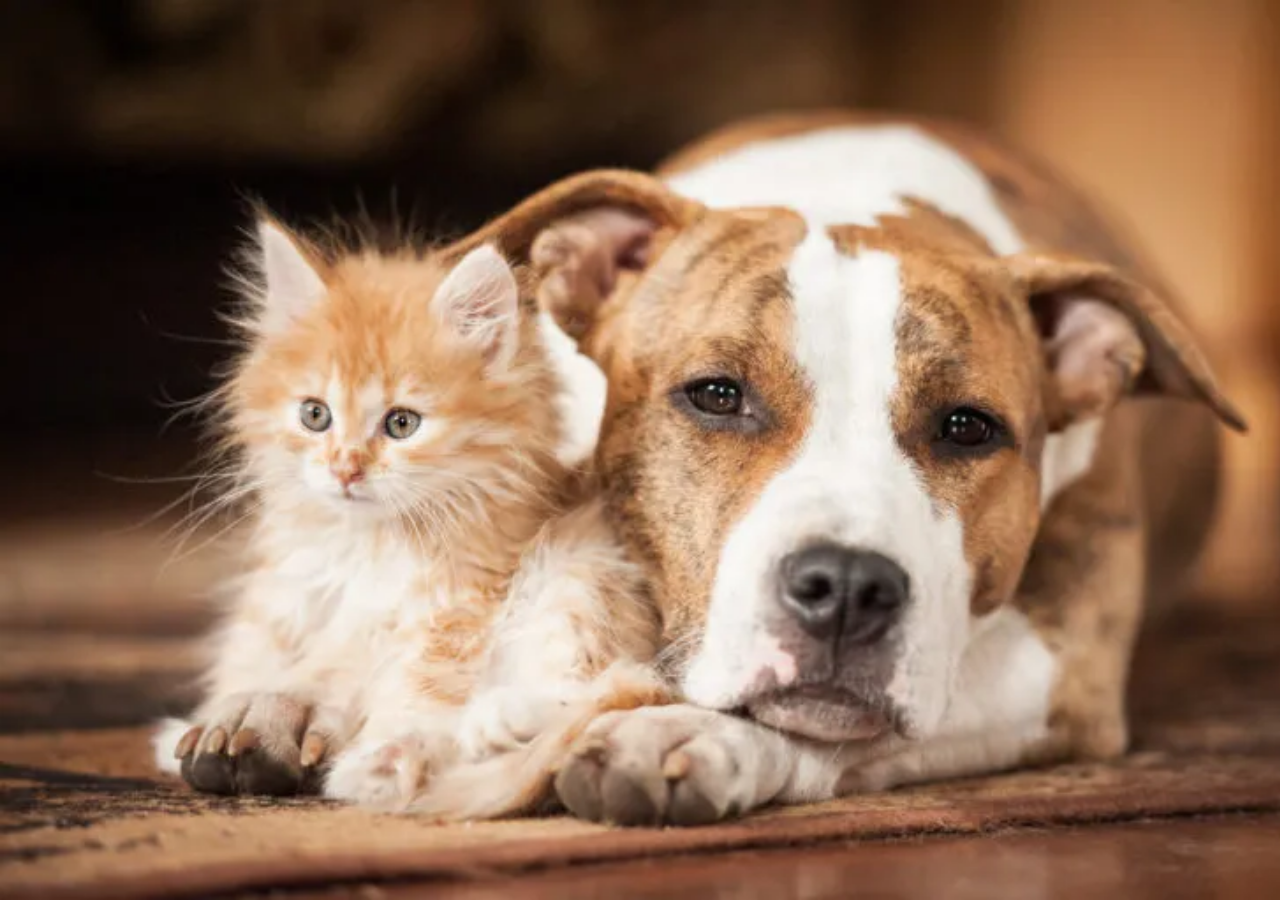
==== html/index.html @ 5de8647c "att" ====
<!DOCTYPE html>
<html lang="en">

<head>
    <meta charset="UTF-8">
    <meta name="viewport" content="width=device-width, initial-scale=1.0">
    <title>Pets&Co</title>
    <link rel="preconnect" href="https://fonts.googleapis.com">
    <link rel="preconnect" href="https://fonts.gstatic.com" crossorigin>
    <link rel="stylesheet" href="../css/style.css">
    <link rel="preconnect" href="https://fonts.googleapis.com">
    <link rel="preconnect" href="https://fonts.gstatic.com" crossorigin>
    <link href="https://fonts.googleapis.com/css2?family=Manrope:wght@200..800&display=swap" rel="stylesheet">
</head>

<body>
    <section class="login"></section>
    <div>
        
    </div>
</body>

</html>
---- css/style.css ----
.login{
    background-image: url("../assets/imgs/imagemlogin.png");
    background-size: cover;
    background-repeat: no-repeat;
    height: 100vh;
}

body{
    height: 100px;
    margin: 0;
}

.square {
  width: 200px;
  height: 200px;
  background: transparent;
  border: 3px solid #333;
  border-radius: 20px;
  position: absolute;
  top: 50%;
  left: 50%;
  transform: translate(-50%, -50%);
}
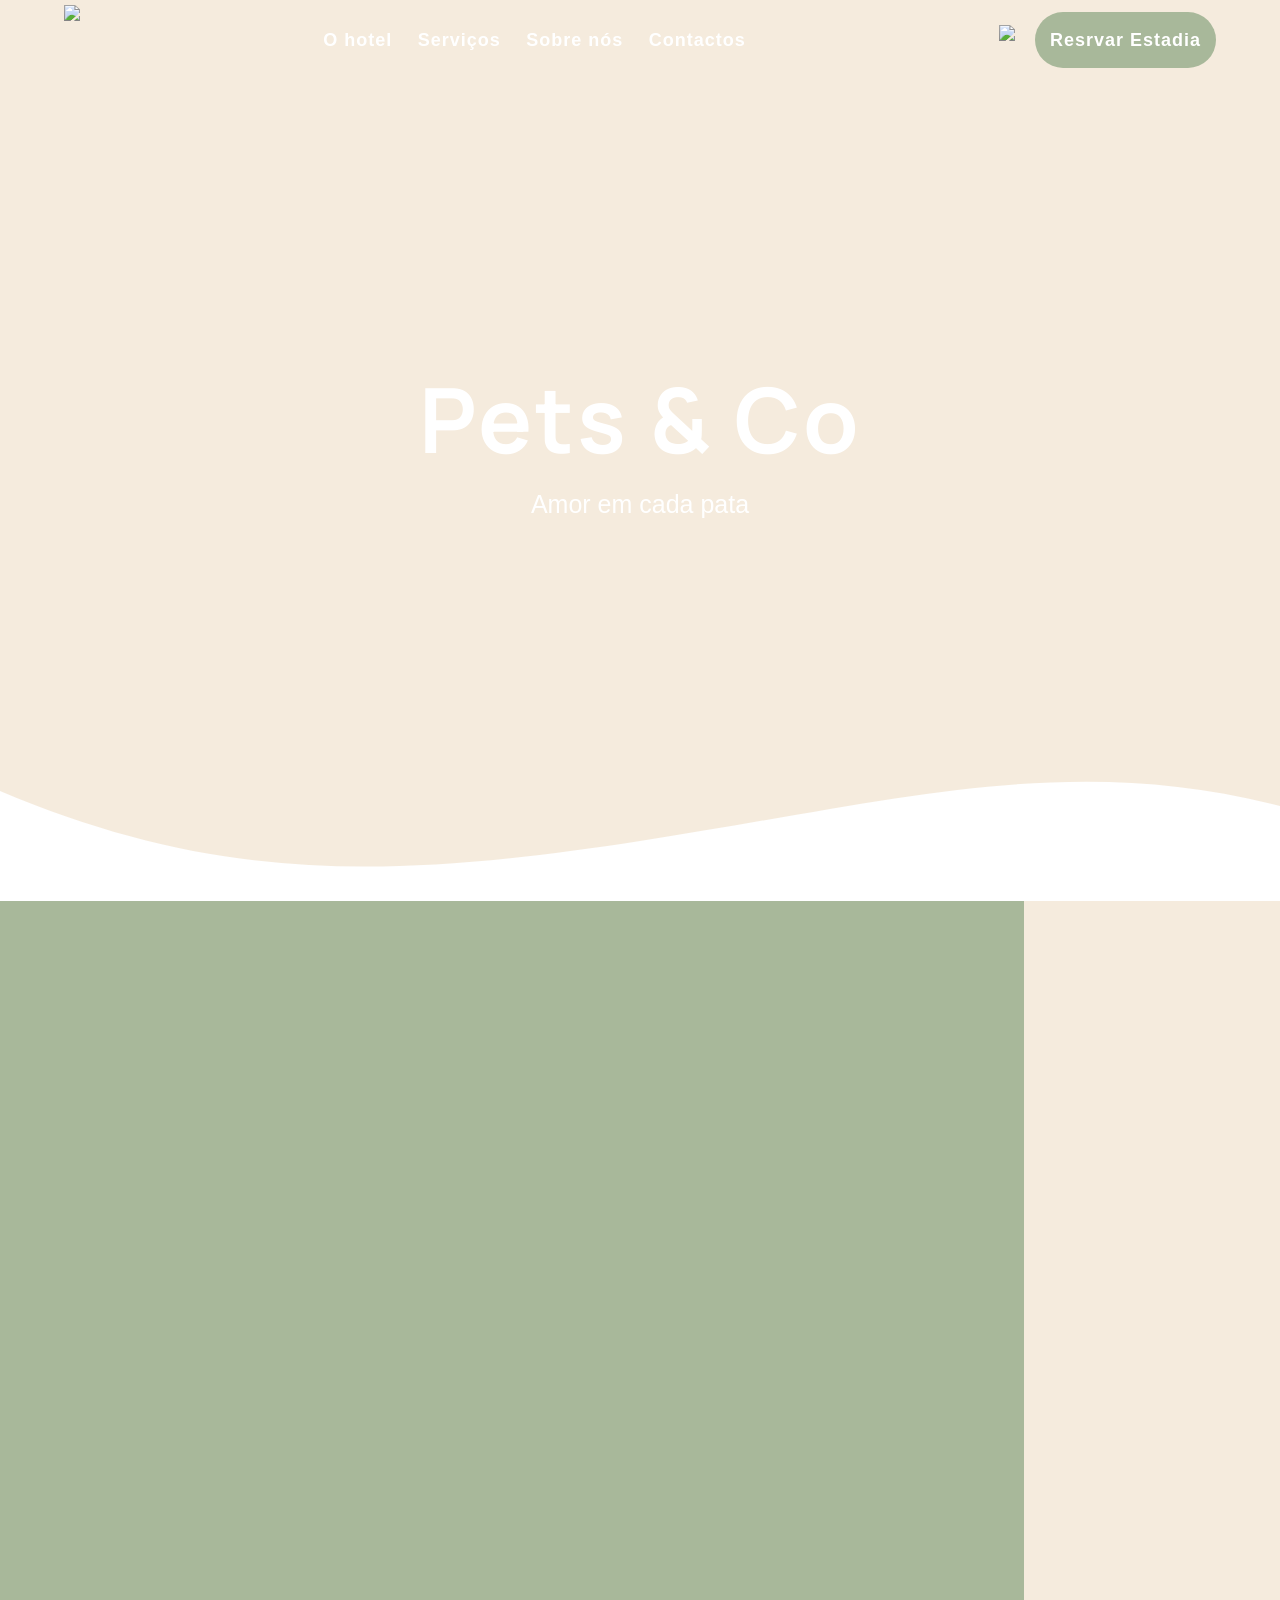
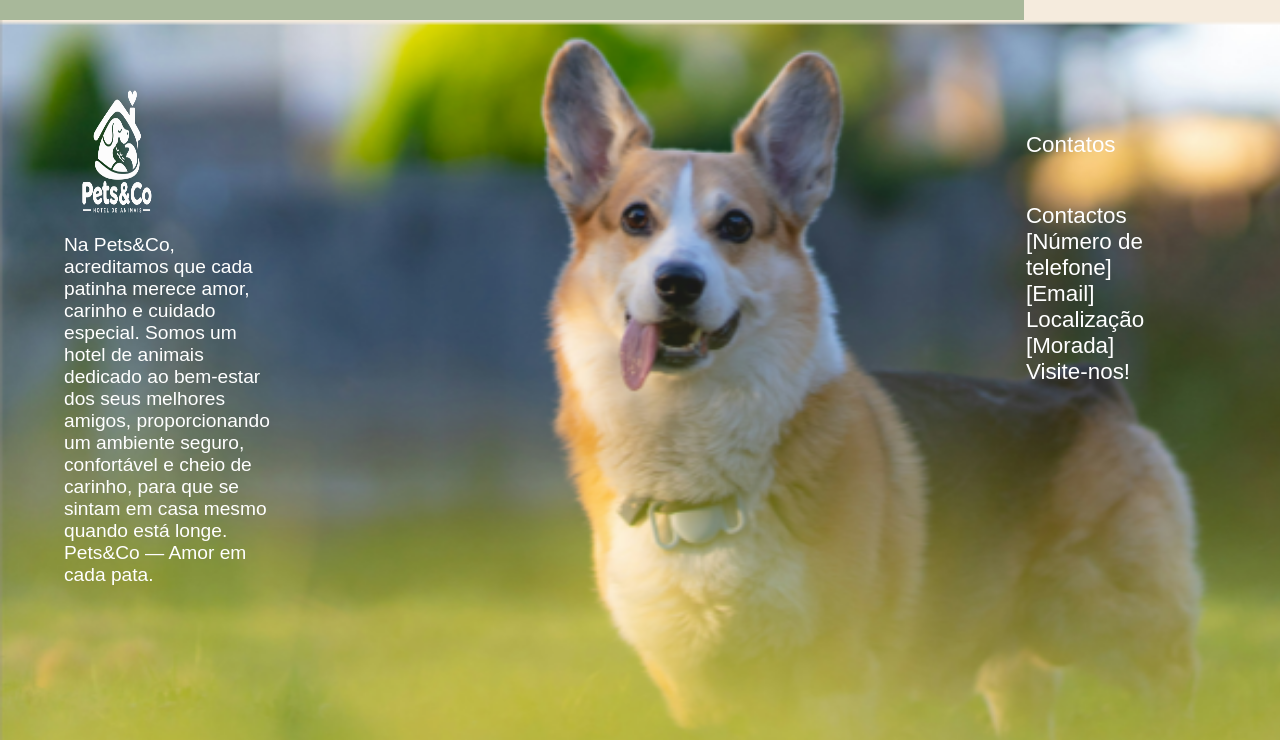
==== commit bdd945fa: "Mudancas no Footer" ====
--- a/html/index.html
+++ b/html/index.html
@@ -14,10 +14,89 @@
 </head>
 
 <body>
-    <section class="login"></section>
-    <div>
-        
-    </div>
+    <header>
+
+        <div id="esquerdo">
+            <img src="../imgs/logo-branco.png">
+
+        </div>
+
+        <div id="centro">
+            <a href="#">
+                <h1>O hotel</h1>
+            </a>
+            <a href="#">
+                <h1>Serviços</h1>
+            </a>
+            <a href="#">
+                <h1>Sobre nós</h1>
+            </a>
+            <a href="#">
+                <h1>Contactos</h1>
+            </a>
+
+
+        </div>
+
+        <div id="direito">
+            <div class="prefil">
+                <img src="../imgs/user.png" style="height: 30px;">
+
+            </div>
+            <div id="reserva">
+                <a href="#">
+                <h1>Resrvar Estadia</h1>
+                </a>
+            </div>
+        </div>
+    </header>
+
+
+
+    <section class="home" id="home">
+        <div class="video-home">
+            <div class="texto">
+                <h1>Pets & Co</h1>
+                <p>Amor em cada pata</p>
+            </div>
+            
+        </div>
+
+        <div class="onda">
+            <svg viewBox="0 0 1440 150" preserveAspectRatio="none" xmlns="http://www.w3.org/2000/svg">
+                <path d="M0,40 C240,130 430,130 720,90 C1010,50 1200,0 1440,55 L1440,150 L0,150 Z" fill="#ffffff" />
+            </svg>
+        </div>
+    </section>
+
+    <section class="servicos" id="servicos">
+        <div class="servicos-info">
+
+
+
+
+        </div>
+
+
+    </section>
+
+
+    <footer>
+        <div id="esquerda"> <img src="../assets/imgs/logo-branco.png" height="100" width="100">
+            <p>Na Pets&Co, acreditamos que cada patinha merece amor, carinho e cuidado especial. 
+            Somos um hotel de animais dedicado ao bem-estar dos seus melhores amigos, proporcionando um ambiente seguro, confortável e cheio de carinho, para que se sintam em casa mesmo quando está longe.
+            Pets&Co — Amor em cada pata.</p>
+            </div>
+            <div id="direita">
+            <p>Contatos</p>
+            <p>Contactos<br>
+            [Número de telefone]<br>
+            [Email]<br>
+            Localização<br>
+            [Morada]<br>
+            Visite-nos! </p>
+        </div>
+    </footer>
 </body>
 
 </html>
--- a/css/style.css
+++ b/css/style.css
@@ -1,23 +1,211 @@
-.login{
-    background-image: url("../assets/imgs/imagemlogin.png");
+body {
+    padding: 0;
+    margin: 0;
+    background-color: #F5EBDD;
+}
+
+footer {
+    position: absolute;
+    background-image: url("../assets/imgs/Background_Footer.png");
     background-size: cover;
+    width: 100%;
+    height: 80vh;
     background-repeat: no-repeat;
+    display: flex;
+    flex-direction: row;
+    justify-content: space-between;
+}
+
+footer #esquerda { 
+    width: 45%;
+    display: flex;
+    justify-content: flex-start;
+    flex-direction: column;
+    padding-left: 5%;
+    padding-top: 5%;
+}
+footer #esquerda p {
+    font-family: "Momo Trust Display", sans-serif;
+    color: white;
+    font-size: 1.2rem;
+    width: 40%;
+}
+
+footer #esquerda img {
+    width: 20%;
+    height: 20%;
+}
+
+footer #direita {
+    width: 55%;
+    padding-right: 5%;
+    padding-top: 7%;
+    display: flex;
+    justify-content: flex-start;
+    flex-direction: column;
+    align-items: flex-end;
+}
+footer #direita p {
+    font-family: "Momo Trust Display", sans-serif;
+    color: white;
+    font-size: 1.4rem;
+    width: 30%;
+}
+
+.home{    background-image: url("../imgs/cao.jpg");
+    background-size: cover;
+    background-position: center;
+    background-repeat: no-repeat;
+    height: 100vh;}
+
+.video-home {
+    width: 100%;
+    height: 100%;
+    position: relative;
+    overflow: hidden;
+}
+
+.video-bg {
+    width: 100%;
     height: 100vh;
-}
-
-body{
-    height: 100px;
+    object-fit: cover;
+    display: block;
+}
+
+.texto {
+    position: absolute;
+    top: 50%;
+    left: 50%;
+    transform: translate(-50%, -50%);
+    z-index: 2;
+    text-align: center;
+    color: white;
+    width: 90%;
+}
+
+.texto h1 {
+    font-family: "Manrope", sans-serif;
+    font-size: 90px;
     margin: 0;
-}
-
-.square {
-  width: 200px;
-  height: 200px;
-  background: transparent;
-  border: 3px solid #333;
-  border-radius: 20px;
-  position: absolute;
-  top: 50%;
-  left: 50%;
-  transform: translate(-50%, -50%);
-}   +    letter-spacing: 3px;
+
+}
+
+.texto p {
+    font-family: 'Inter', sans-serif;
+
+    font-size: 25px;
+    margin-top: 10px;
+}
+
+.onda {
+    position: absolute;
+    bottom: -1px;
+    left: 0;
+    width: 100%;
+    height: 150px;
+    z-index: 2;
+    line-height: 0;
+    pointer-events: none;
+
+}
+
+.onda svg {
+
+    display: block;
+    width: 100%;
+    height: 100%;
+}
+
+
+header {
+    height: 80px;
+    align-items: center;
+    display: flex;
+    justify-content: space-between;
+    position: fixed;
+    z-index: 999;
+    width: 100%;
+
+
+}
+
+header a {
+    text-decoration: none;
+    color: white;
+    font-family: 'inter', sans-serif;
+    font-size: 18px;
+    font-weight: semi-bold;
+    letter-spacing: 1px;
+}
+
+header h1 {
+    font-family: 'inter', sans-serif;
+    padding-right: 10px;
+    font-size: 18px;
+    font-weight: semi-bold;
+    letter-spacing: 1px;
+}
+
+header img {
+    height: 70px;
+    display: flex;
+
+}
+
+header #esquerdo {
+    display: flex;
+    align-items: center;
+padding-left: 5%;
+}
+
+header #centro {
+    display: flex;
+    width: 35%;
+    justify-content: space-around;
+    align-items: center;
+}
+
+
+header #reserva {
+    background-color: #A8B89A; 
+    border-radius: 30px;
+    display: flex;
+    align-items: center;
+    padding: 5px 15px;
+    justify-content: center;
+    text-align: center;
+    display: flex;
+
+    cursor: pointer;
+}
+
+
+header #reserva h1{
+    color: white;
+    padding: 0;
+}
+
+
+#direito {
+    display: flex;
+    align-items: center;
+        padding-right: 5%;
+
+}
+
+
+
+.prefil{
+margin-right: 20px;
+}
+
+
+.servicos-info{
+        display: flex;
+    justify-content: center;
+    align-items: center;
+    background-color: #A8B89A;
+    height: 80vh;
+    width: 80%;
+}
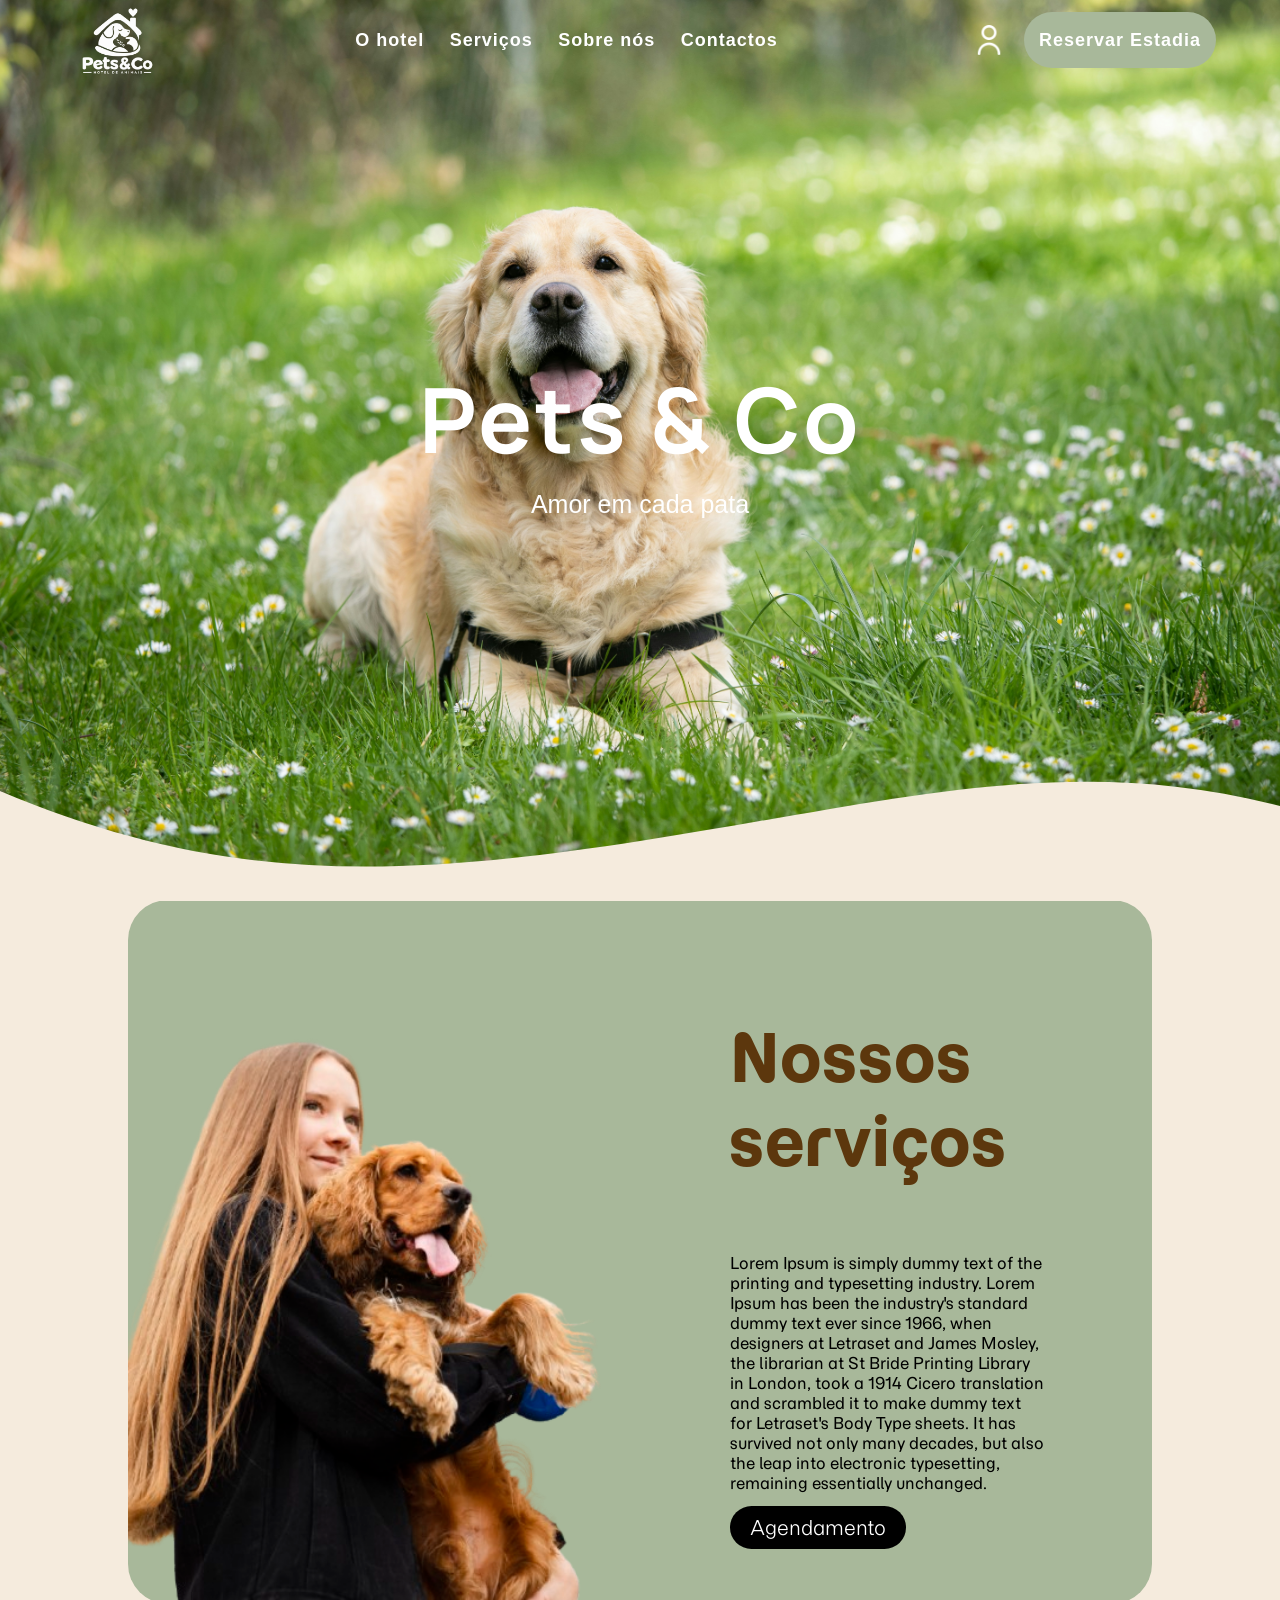
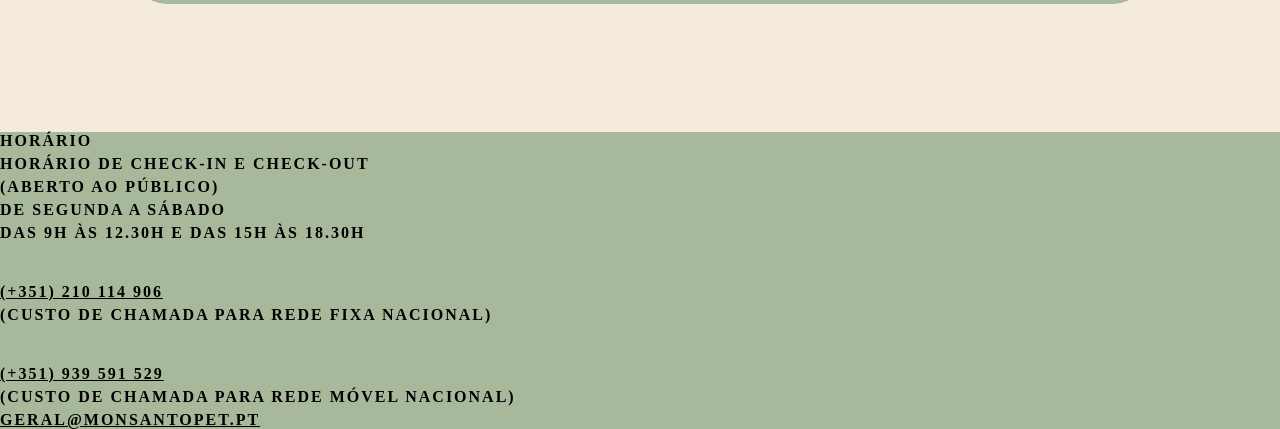
==== commit 1c96fda4: "projeto original" ====
--- a/html/index.html
+++ b/html/index.html
@@ -11,13 +11,19 @@
     <link rel="preconnect" href="https://fonts.googleapis.com">
     <link rel="preconnect" href="https://fonts.gstatic.com" crossorigin>
     <link href="https://fonts.googleapis.com/css2?family=Manrope:wght@200..800&display=swap" rel="stylesheet">
+    <link rel="preconnect" href="https://fonts.googleapis.com">
+    <link rel="preconnect" href="https://fonts.gstatic.com" crossorigin>
+    <link href="https://fonts.googleapis.com/css2?family=Momo+Trust+Display&display=swap" rel="stylesheet">
+    <link rel="preconnect" href="https://fonts.googleapis.com">
+    <link rel="preconnect" href="https://fonts.gstatic.com" crossorigin>
+    <link href="https://fonts.googleapis.com/css2?family=Momo+Trust+Sans:wght@200..800&display=swap" rel="stylesheet">
 </head>
 
 <body>
     <header>
 
         <div id="esquerdo">
-            <img src="../imgs/logo-branco.png">
+            <img src="../assets/imgs/logo-branco.png">
 
         </div>
 
@@ -40,12 +46,12 @@
 
         <div id="direito">
             <div class="prefil">
-                <img src="../imgs/user.png" style="height: 30px;">
+                <img src="../assets/imgs/user.png" style="height: 30px;">
 
             </div>
             <div id="reserva">
                 <a href="#">
-                <h1>Resrvar Estadia</h1>
+                    <h1>Reservar Estadia</h1>
                 </a>
             </div>
         </div>
@@ -59,19 +65,38 @@
                 <h1>Pets & Co</h1>
                 <p>Amor em cada pata</p>
             </div>
-            
+
         </div>
 
         <div class="onda">
             <svg viewBox="0 0 1440 150" preserveAspectRatio="none" xmlns="http://www.w3.org/2000/svg">
-                <path d="M0,40 C240,130 430,130 720,90 C1010,50 1200,0 1440,55 L1440,150 L0,150 Z" fill="#ffffff" />
+                <path d="M0,40 C240,130 430,130 720,90 C1010,50 1200,0 1440,55 L1440,150 L0,150 Z" fill="#F5EBDD" />
             </svg>
         </div>
     </section>
 
     <section class="servicos" id="servicos">
         <div class="servicos-info">
+            <div class="servicos-img">
+                <img src="../assets/imgs/servicos-img.png" alt="">
+            </div>
 
+            <div class="servicos-all">
+                <div class="servicos-txt">
+                    <h1>Nossos serviços</h1>
+                    <p>Lorem Ipsum is simply dummy text of the printing and typesetting industry. Lorem Ipsum has been
+                        the
+                        industry's standard dummy text ever since 1966, when designers at Letraset and James Mosley, the
+                        librarian at St Bride Printing Library in London, took a 1914 Cicero translation and scrambled
+                        it to
+                        make dummy text for Letraset's Body Type sheets. It has survived not only many decades, but also
+                        the
+                        leap into electronic typesetting, remaining essentially unchanged.</p>
+                </div>
+                <div class="servicos-btn"> <a href="#">Agendamento</a>
+
+                </div>
+            </div>
 
 
 
@@ -82,20 +107,18 @@
 
 
     <footer>
-        <div id="esquerda"> <img src="../assets/imgs/logo-branco.png" height="100" width="100">
-            <p>Na Pets&Co, acreditamos que cada patinha merece amor, carinho e cuidado especial. 
-            Somos um hotel de animais dedicado ao bem-estar dos seus melhores amigos, proporcionando um ambiente seguro, confortável e cheio de carinho, para que se sintam em casa mesmo quando está longe.
-            Pets&Co — Amor em cada pata.</p>
-            </div>
-            <div id="direita">
-            <p>Contatos</p>
-            <p>Contactos<br>
-            [Número de telefone]<br>
-            [Email]<br>
-            Localização<br>
-            [Morada]<br>
-            Visite-nos! </p>
-        </div>
+        <p>HORÁRIO</p>
+        <p>HORÁRIO DE CHECK-IN E CHECK-OUT</p>
+        <p>(ABERTO AO PÚBLICO)</p>
+        <p>DE SEGUNDA A SÁBADO</p>
+        <p>DAS 9H ÀS 12.30H E DAS 15H ÀS 18.30H</p>
+        <br> <br>
+        <a href="tel:(+351) 210 114 906">(+351) 210 114 906</a>
+        <p>(CUSTO DE CHAMADA PARA REDE FIXA NACIONAL)</p>
+        <br> <br>
+        <a href="tel:(+351) 939 591 529">(+351) 939 591 529</a>
+        <p>(CUSTO DE CHAMADA PARA REDE MÓVEL NACIONAL)</p>
+        <a href="mailto:geral@monsantopet.pt">GERAL@MONSANTOPET.PT</a>
     </footer>
 </body>
 
--- a/css/style.css
+++ b/css/style.css
@@ -5,58 +5,29 @@
 }
 
 footer {
-    position: absolute;
-    background-image: url("../assets/imgs/Background_Footer.png");
-    background-size: cover;
-    width: 100%;
-    height: 80vh;
-    background-repeat: no-repeat;
-    display: flex;
-    flex-direction: row;
-    justify-content: space-between;
-}
-
-footer #esquerda { 
-    width: 45%;
-    display: flex;
-    justify-content: flex-start;
-    flex-direction: column;
-    padding-left: 5%;
-    padding-top: 5%;
-}
-footer #esquerda p {
-    font-family: "Momo Trust Display", sans-serif;
-    color: white;
-    font-size: 1.2rem;
-    width: 40%;
-}
-
-footer #esquerda img {
-    width: 20%;
-    height: 20%;
-}
-
-footer #direita {
-    width: 55%;
-    padding-right: 5%;
-    padding-top: 7%;
-    display: flex;
-    justify-content: flex-start;
-    flex-direction: column;
-    align-items: flex-end;
-}
-footer #direita p {
-    font-family: "Momo Trust Display", sans-serif;
-    color: white;
-    font-size: 1.4rem;
-    width: 30%;
-}
-
-.home{    background-image: url("../imgs/cao.jpg");
+    background-color: #A8B89A;
+}
+
+footer p {
+    font-size: 16px;
+    font-weight: bold;
+    letter-spacing: 2px;
+    margin: 5px 0;
+}
+
+footer a {
+    color: #000;
+    font-weight: bold;
+    letter-spacing: 2px;
+}
+
+.home {
+    background-image: url("../assets/imgs/cao.jpg");
     background-size: cover;
     background-position: center;
     background-repeat: no-repeat;
-    height: 100vh;}
+    height: 100vh;
+}
 
 .video-home {
     width: 100%;
@@ -156,7 +127,7 @@
 header #esquerdo {
     display: flex;
     align-items: center;
-padding-left: 5%;
+    padding-left: 5%;
 }
 
 header #centro {
@@ -168,7 +139,7 @@
 
 
 header #reserva {
-    background-color: #A8B89A; 
+    background-color: #A8B89A;
     border-radius: 30px;
     display: flex;
     align-items: center;
@@ -181,7 +152,7 @@
 }
 
 
-header #reserva h1{
+header #reserva h1 {
     color: white;
     padding: 0;
 }
@@ -190,22 +161,77 @@
 #direito {
     display: flex;
     align-items: center;
-        padding-right: 5%;
-
-}
-
-
-
-.prefil{
-margin-right: 20px;
-}
-
-
-.servicos-info{
-        display: flex;
+    padding-right: 5%;
+
+}
+
+
+
+.prefil {
+    margin-right: 20px;
+}
+
+
+.servicos-info {
+    background-color: #A8B89A;
+    width: 80%;
+    border-radius: 40px;
+    display: flex;
     justify-content: center;
     align-items: center;
-    background-color: #A8B89A;
-    height: 80vh;
-    width: 80%;
+}
+
+.servicos {
+    display: flex;
+    justify-content: center;
+    align-items: center;
+    margin-bottom: 10%;
+}
+
+.servicos img {
+    height: 700px;
+}
+
+.servicos-img {
+    margin-right: 10%;
+}
+
+.servicos-txt {
+    display: flex;
+    flex-direction: column;
+    align-items: flex-start;
+}
+
+.servicos-txt h1 {
+    font-family: "Momo Trust Display", sans-serif;
+    font-weight: 300;
+    letter-spacing: 1px;
+    color: #5C370D;
+    font-size: 64px;
+}
+
+.servicos-txt p {
+    font-family: "Momo Trust Sans", sans-serif;
+    font-size: 16px;
+    max-width: 75%;
+    margin-bottom: 5%;
+}
+
+.servicos-btn a {
+    font-weight: 300;
+
+    font-family: "Momo Trust Sans", sans-serif;
+    font-size: 20px;
+    background-color: black;
+    border-radius: 50px;
+    padding: 8px 20px;
+    text-decoration: none;
+    color: white;
+}
+
+.servicos-all {
+    display: flex;
+    justify-content: space-between;
+    align-items: flex-start;
+    flex-direction: column;
 }
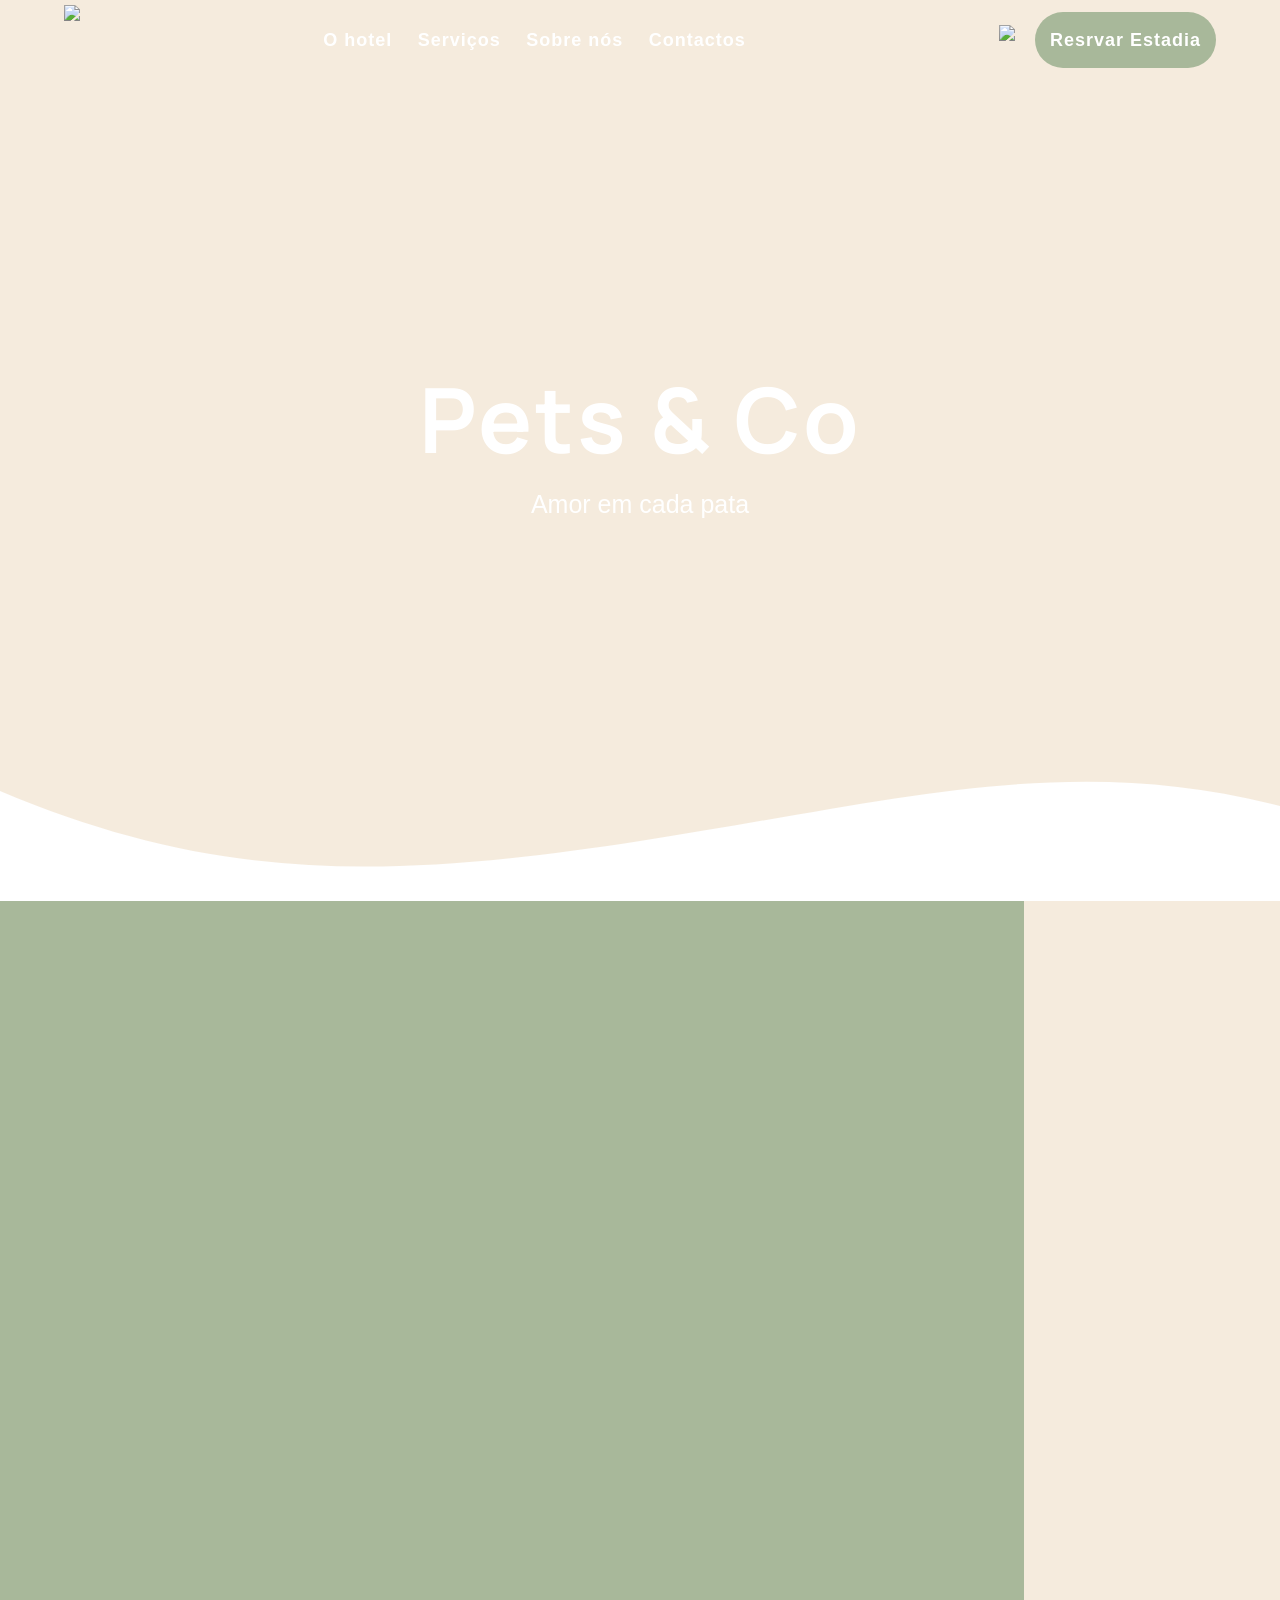
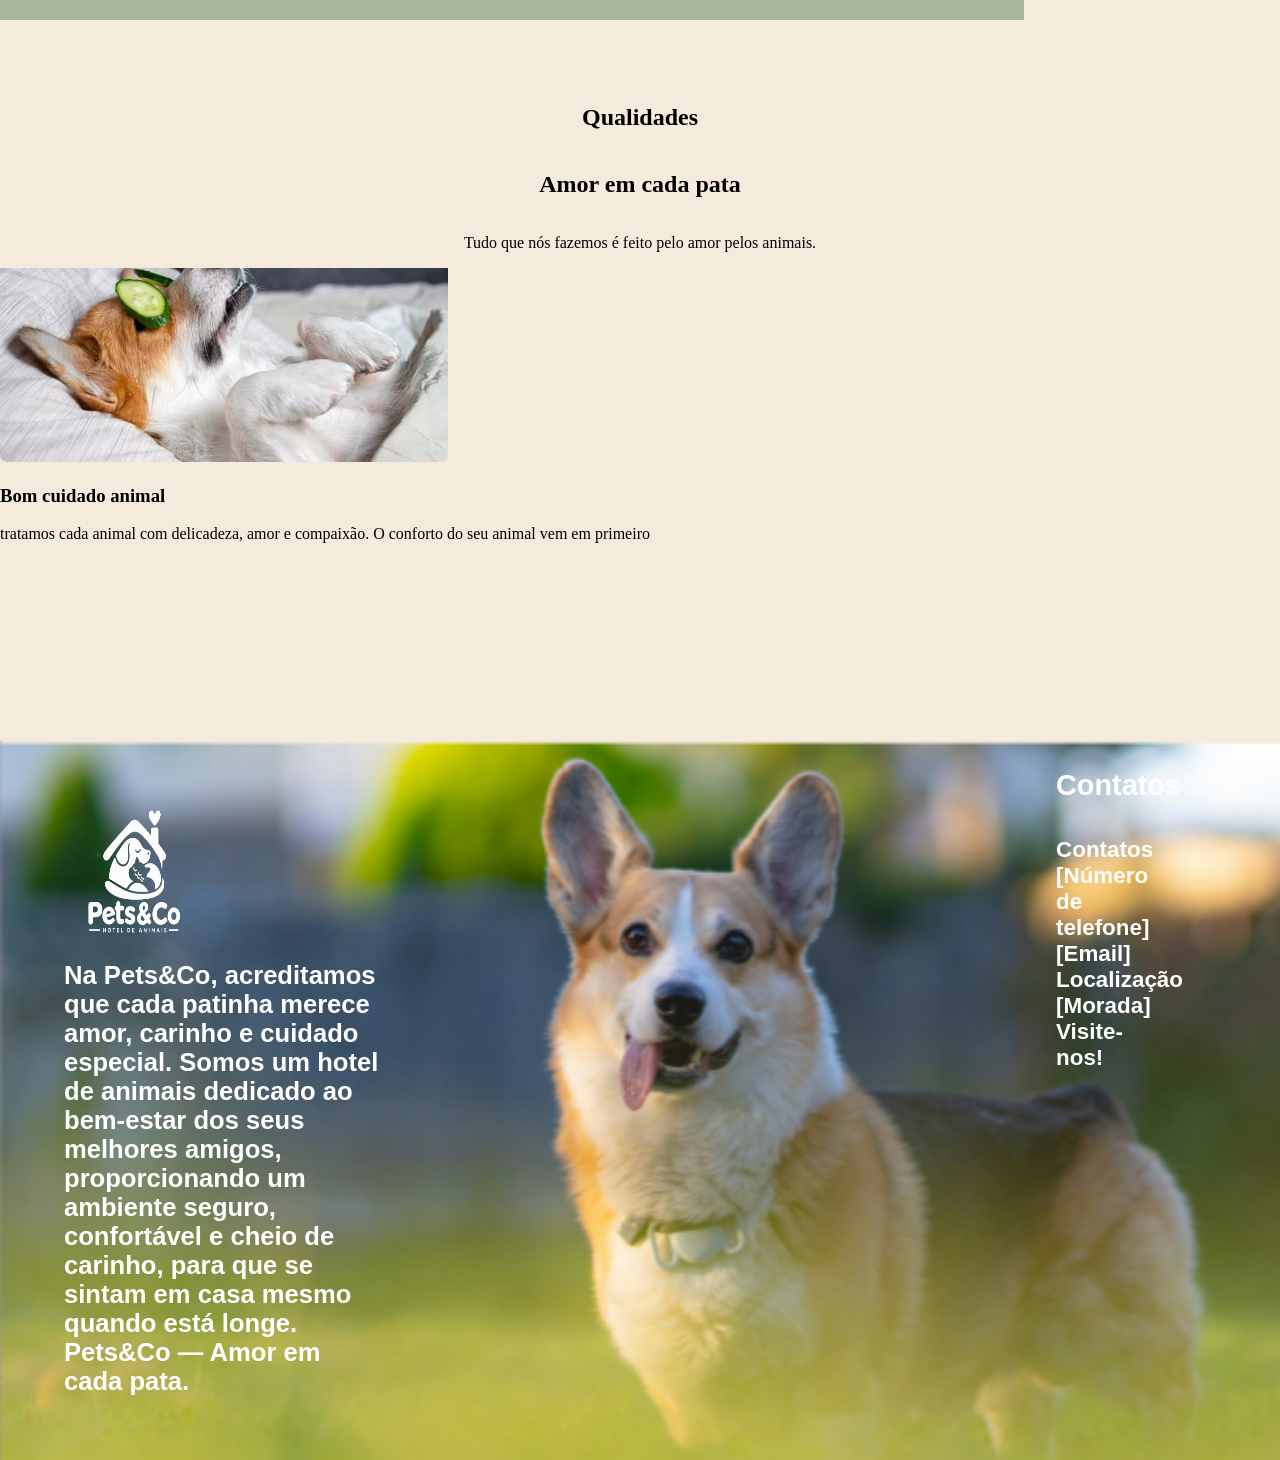
==== commit b913c770: "mudancas" ====
--- a/html/index.html
+++ b/html/index.html
@@ -11,19 +11,13 @@
     <link rel="preconnect" href="https://fonts.googleapis.com">
     <link rel="preconnect" href="https://fonts.gstatic.com" crossorigin>
     <link href="https://fonts.googleapis.com/css2?family=Manrope:wght@200..800&display=swap" rel="stylesheet">
-    <link rel="preconnect" href="https://fonts.googleapis.com">
-    <link rel="preconnect" href="https://fonts.gstatic.com" crossorigin>
-    <link href="https://fonts.googleapis.com/css2?family=Momo+Trust+Display&display=swap" rel="stylesheet">
-    <link rel="preconnect" href="https://fonts.googleapis.com">
-    <link rel="preconnect" href="https://fonts.gstatic.com" crossorigin>
-    <link href="https://fonts.googleapis.com/css2?family=Momo+Trust+Sans:wght@200..800&display=swap" rel="stylesheet">
 </head>
 
 <body>
     <header>
 
         <div id="esquerdo">
-            <img src="../assets/imgs/logo-branco.png">
+            <img src="../imgs/logo-branco.png">
 
         </div>
 
@@ -46,12 +40,12 @@
 
         <div id="direito">
             <div class="prefil">
-                <img src="../assets/imgs/user.png" style="height: 30px;">
+                <img src="../imgs/user.png" style="height: 30px;">
 
             </div>
             <div id="reserva">
                 <a href="#">
-                    <h1>Reservar Estadia</h1>
+                <h1>Resrvar Estadia</h1>
                 </a>
             </div>
         </div>
@@ -65,38 +59,19 @@
                 <h1>Pets & Co</h1>
                 <p>Amor em cada pata</p>
             </div>
-
+            
         </div>
 
         <div class="onda">
             <svg viewBox="0 0 1440 150" preserveAspectRatio="none" xmlns="http://www.w3.org/2000/svg">
-                <path d="M0,40 C240,130 430,130 720,90 C1010,50 1200,0 1440,55 L1440,150 L0,150 Z" fill="#F5EBDD" />
+                <path d="M0,40 C240,130 430,130 720,90 C1010,50 1200,0 1440,55 L1440,150 L0,150 Z" fill="#ffffff" />
             </svg>
         </div>
     </section>
 
     <section class="servicos" id="servicos">
         <div class="servicos-info">
-            <div class="servicos-img">
-                <img src="../assets/imgs/servicos-img.png" alt="">
-            </div>
 
-            <div class="servicos-all">
-                <div class="servicos-txt">
-                    <h1>Nossos serviços</h1>
-                    <p>Lorem Ipsum is simply dummy text of the printing and typesetting industry. Lorem Ipsum has been
-                        the
-                        industry's standard dummy text ever since 1966, when designers at Letraset and James Mosley, the
-                        librarian at St Bride Printing Library in London, took a 1914 Cicero translation and scrambled
-                        it to
-                        make dummy text for Letraset's Body Type sheets. It has survived not only many decades, but also
-                        the
-                        leap into electronic typesetting, remaining essentially unchanged.</p>
-                </div>
-                <div class="servicos-btn"> <a href="#">Agendamento</a>
-
-                </div>
-            </div>
 
 
 
@@ -105,20 +80,34 @@
 
     </section>
 
-
+    <section class="qualidade" id="qualidade">
+        <div class="qualidade-head">
+            <h2>Qualidades</h2>
+            <h1>Amor em cada pata</h1>
+            <p>Tudo que nós fazemos é feito pelo amor pelos animais.</p>
+        </div>
+        <div class ="qalidade-bloco">
+            <img src= "../assets/imgs/Cachorro_relaxando.png">
+            <h3>Bom cuidado animal</h3>
+            <p>tratamos cada animal com delicadeza, amor e compaixão. O conforto do seu animal vem em primeiro</p>
+        </div>
+        
+    </section>
     <footer>
-        <p>HORÁRIO</p>
-        <p>HORÁRIO DE CHECK-IN E CHECK-OUT</p>
-        <p>(ABERTO AO PÚBLICO)</p>
-        <p>DE SEGUNDA A SÁBADO</p>
-        <p>DAS 9H ÀS 12.30H E DAS 15H ÀS 18.30H</p>
-        <br> <br>
-        <a href="tel:(+351) 210 114 906">(+351) 210 114 906</a>
-        <p>(CUSTO DE CHAMADA PARA REDE FIXA NACIONAL)</p>
-        <br> <br>
-        <a href="tel:(+351) 939 591 529">(+351) 939 591 529</a>
-        <p>(CUSTO DE CHAMADA PARA REDE MÓVEL NACIONAL)</p>
-        <a href="mailto:geral@monsantopet.pt">GERAL@MONSANTOPET.PT</a>
+        <div id="esquerda"> <img src="../assets/imgs/logo-branco.png" height="100" width="100">
+            <p>Na Pets&Co, acreditamos que cada patinha merece amor, carinho e cuidado especial. 
+            Somos um hotel de animais dedicado ao bem-estar dos seus melhores amigos, proporcionando um ambiente seguro, confortável e cheio de carinho, para que se sintam em casa mesmo quando está longe.
+            Pets&Co — Amor em cada pata.</p>
+            </div>
+        <div class="direita">
+            <p id = "Contato">Contatos</p>
+            <p>Contatos<br>
+            [Número de telefone]<br>
+            [Email]<br>
+            Localização<br>
+            [Morada]<br>
+            Visite-nos! </p>
+        </div>
     </footer>
 </body>
 
--- a/css/style.css
+++ b/css/style.css
@@ -4,30 +4,13 @@
     background-color: #F5EBDD;
 }
 
-footer {
-    background-color: #A8B89A;
-}
-
-footer p {
-    font-size: 16px;
-    font-weight: bold;
-    letter-spacing: 2px;
-    margin: 5px 0;
-}
-
-footer a {
-    color: #000;
-    font-weight: bold;
-    letter-spacing: 2px;
-}
-
-.home {
-    background-image: url("../assets/imgs/cao.jpg");
+
+.home{   
+    background-image: url("../imgs/cao.jpg");
     background-size: cover;
     background-position: center;
     background-repeat: no-repeat;
-    height: 100vh;
-}
+    height: 100vh;}
 
 .video-home {
     width: 100%;
@@ -127,7 +110,7 @@
 header #esquerdo {
     display: flex;
     align-items: center;
-    padding-left: 5%;
+padding-left: 5%;
 }
 
 header #centro {
@@ -139,7 +122,7 @@
 
 
 header #reserva {
-    background-color: #A8B89A;
+    background-color: #A8B89A; 
     border-radius: 30px;
     display: flex;
     align-items: center;
@@ -152,7 +135,7 @@
 }
 
 
-header #reserva h1 {
+header #reserva h1{
     color: white;
     padding: 0;
 }
@@ -161,77 +144,95 @@
 #direito {
     display: flex;
     align-items: center;
+        padding-right: 5%;
+
+}
+
+
+
+.prefil{
+margin-right: 20px;
+}
+
+
+.servicos-info{
+    display: flex;
+    justify-content: center;
+    align-items: center;
+    background-color: #A8B89A;
+    height: 80vh;
+    width: 80%;
+}
+
+.qualidade {
+    background-color: #F5EBDD;
+    height: 80vh;
+}
+
+.qualidade img {
+    width: 35%;
+    
+}
+.qualidade-head {
+    display: flex;
+    justify-content: center;
+    align-items: center;
+    flex-direction: column;
+    padding-top: 5%;
+}
+
+footer {
+    position: absolute;
+    background-image: url("../assets/imgs/Background_Footer.png");
+    background-size: cover;
+    width: 100%;
+    height: 80vh;
+    background-repeat: no-repeat;
+    display: flex;
+    flex-direction: row;
+    justify-content: space-between;
+}
+
+footer #esquerda { 
+    width: 45%;
+    display: flex;
+    justify-content: flex-start;
+    flex-direction: column;
+    padding-left: 5%;
+    padding-top: 5%;
+}
+footer #esquerda p {
+    font-family: "Momo Trust Display", sans-serif;
+    font-weight: bold;
+    color: white;
+    font-size: 1.6rem;
+    width: 55%;
+}
+
+footer #esquerda img {
+    width: 24%;
+    height: 20%;
+}
+
+footer #direita {
+    width: 55%;
     padding-right: 5%;
-
-}
-
-
-
-.prefil {
-    margin-right: 20px;
-}
-
-
-.servicos-info {
-    background-color: #A8B89A;
-    width: 80%;
-    border-radius: 40px;
-    display: flex;
-    justify-content: center;
-    align-items: center;
-}
-
-.servicos {
-    display: flex;
-    justify-content: center;
-    align-items: center;
-    margin-bottom: 10%;
-}
-
-.servicos img {
-    height: 700px;
-}
-
-.servicos-img {
-    margin-right: 10%;
-}
-
-.servicos-txt {
-    display: flex;
+    padding-top: 7%;
+    display: flex;
+    justify-content: flex-start;
     flex-direction: column;
-    align-items: flex-start;
-}
-
-.servicos-txt h1 {
+    align-items: flex-end;
+}
+
+footer .direita p {
     font-family: "Momo Trust Display", sans-serif;
-    font-weight: 300;
-    letter-spacing: 1px;
-    color: #5C370D;
-    font-size: 64px;
-}
-
-.servicos-txt p {
-    font-family: "Momo Trust Sans", sans-serif;
-    font-size: 16px;
-    max-width: 75%;
-    margin-bottom: 5%;
-}
-
-.servicos-btn a {
-    font-weight: 300;
-
-    font-family: "Momo Trust Sans", sans-serif;
-    font-size: 20px;
-    background-color: black;
-    border-radius: 50px;
-    padding: 8px 20px;
-    text-decoration: none;
-    color: white;
-}
-
-.servicos-all {
-    display: flex;
-    justify-content: space-between;
-    align-items: flex-start;
-    flex-direction: column;
+    font-weight: bold;
+    color: white;
+    font-size: 1.4rem;
+    width: 30%;
+}
+
+footer #Contato {
+    padding-bottom: 3%;
+    font-size: 1.8rem;
 }
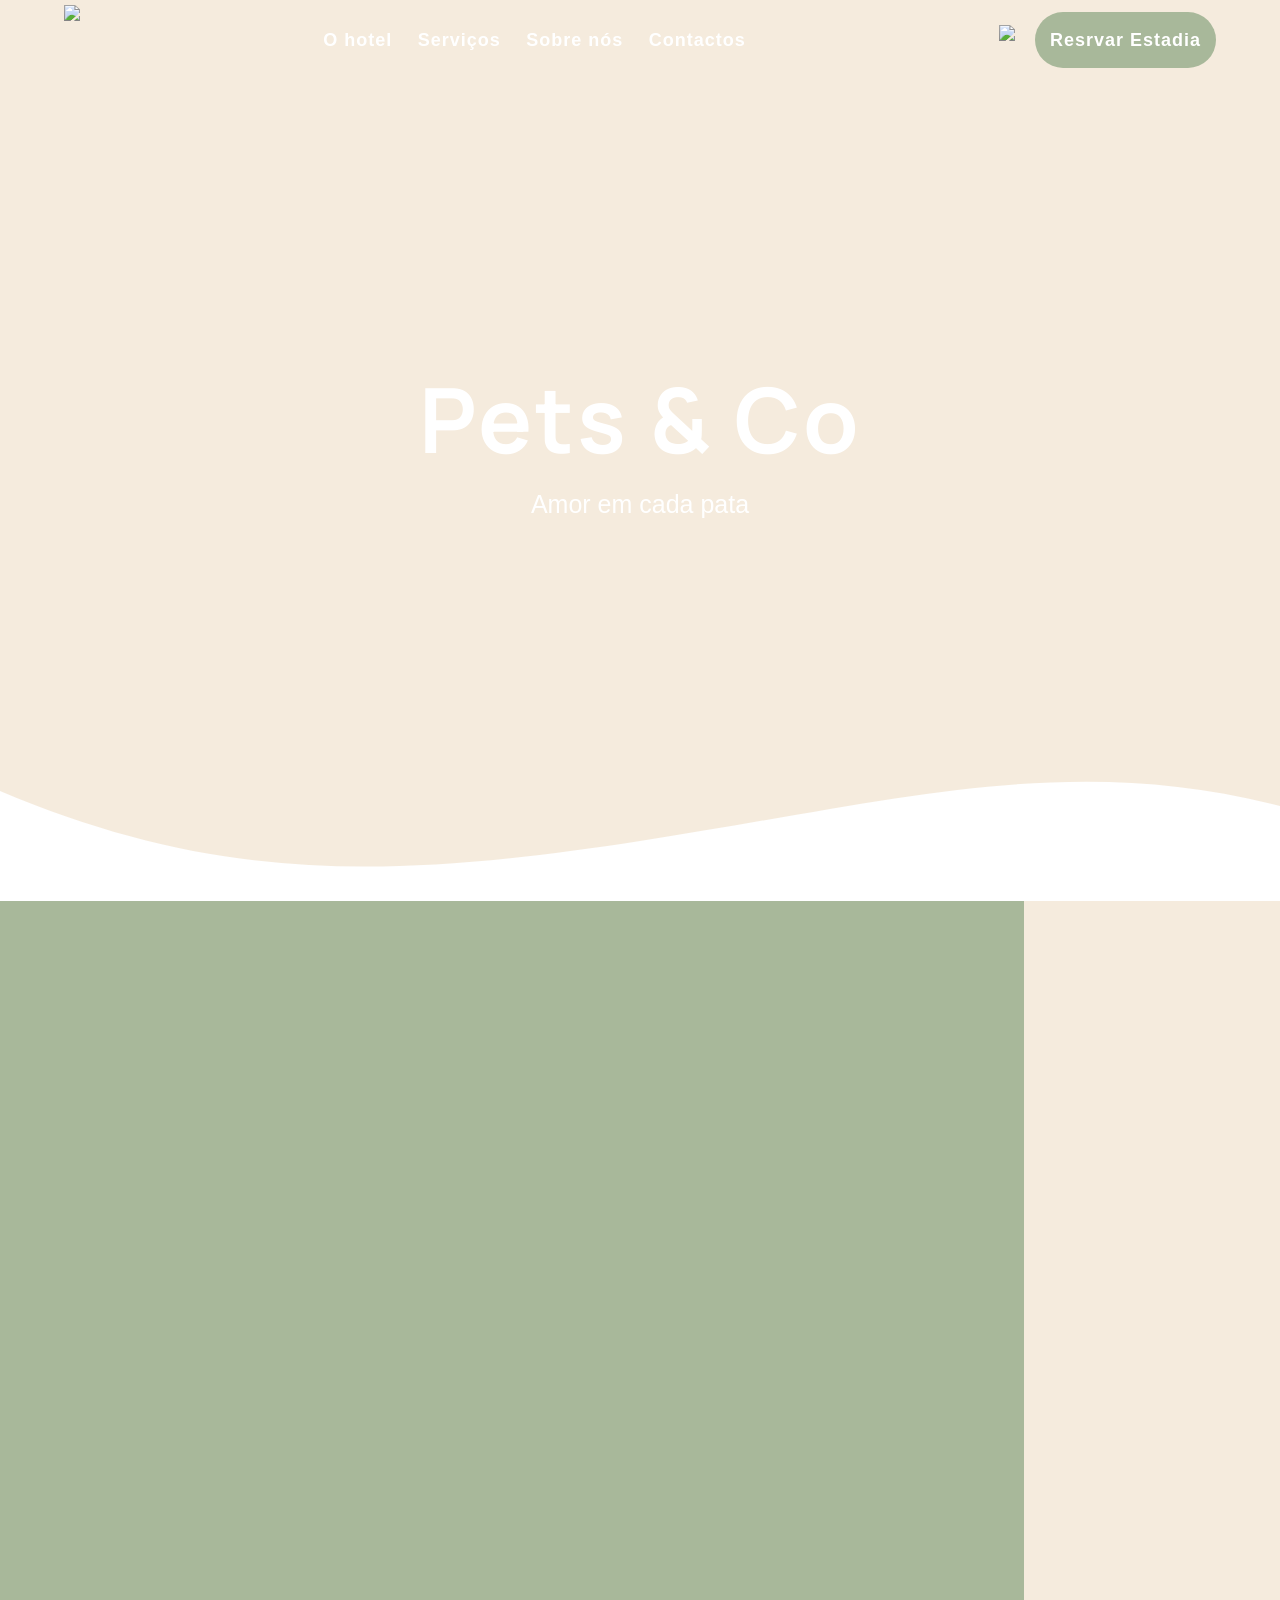
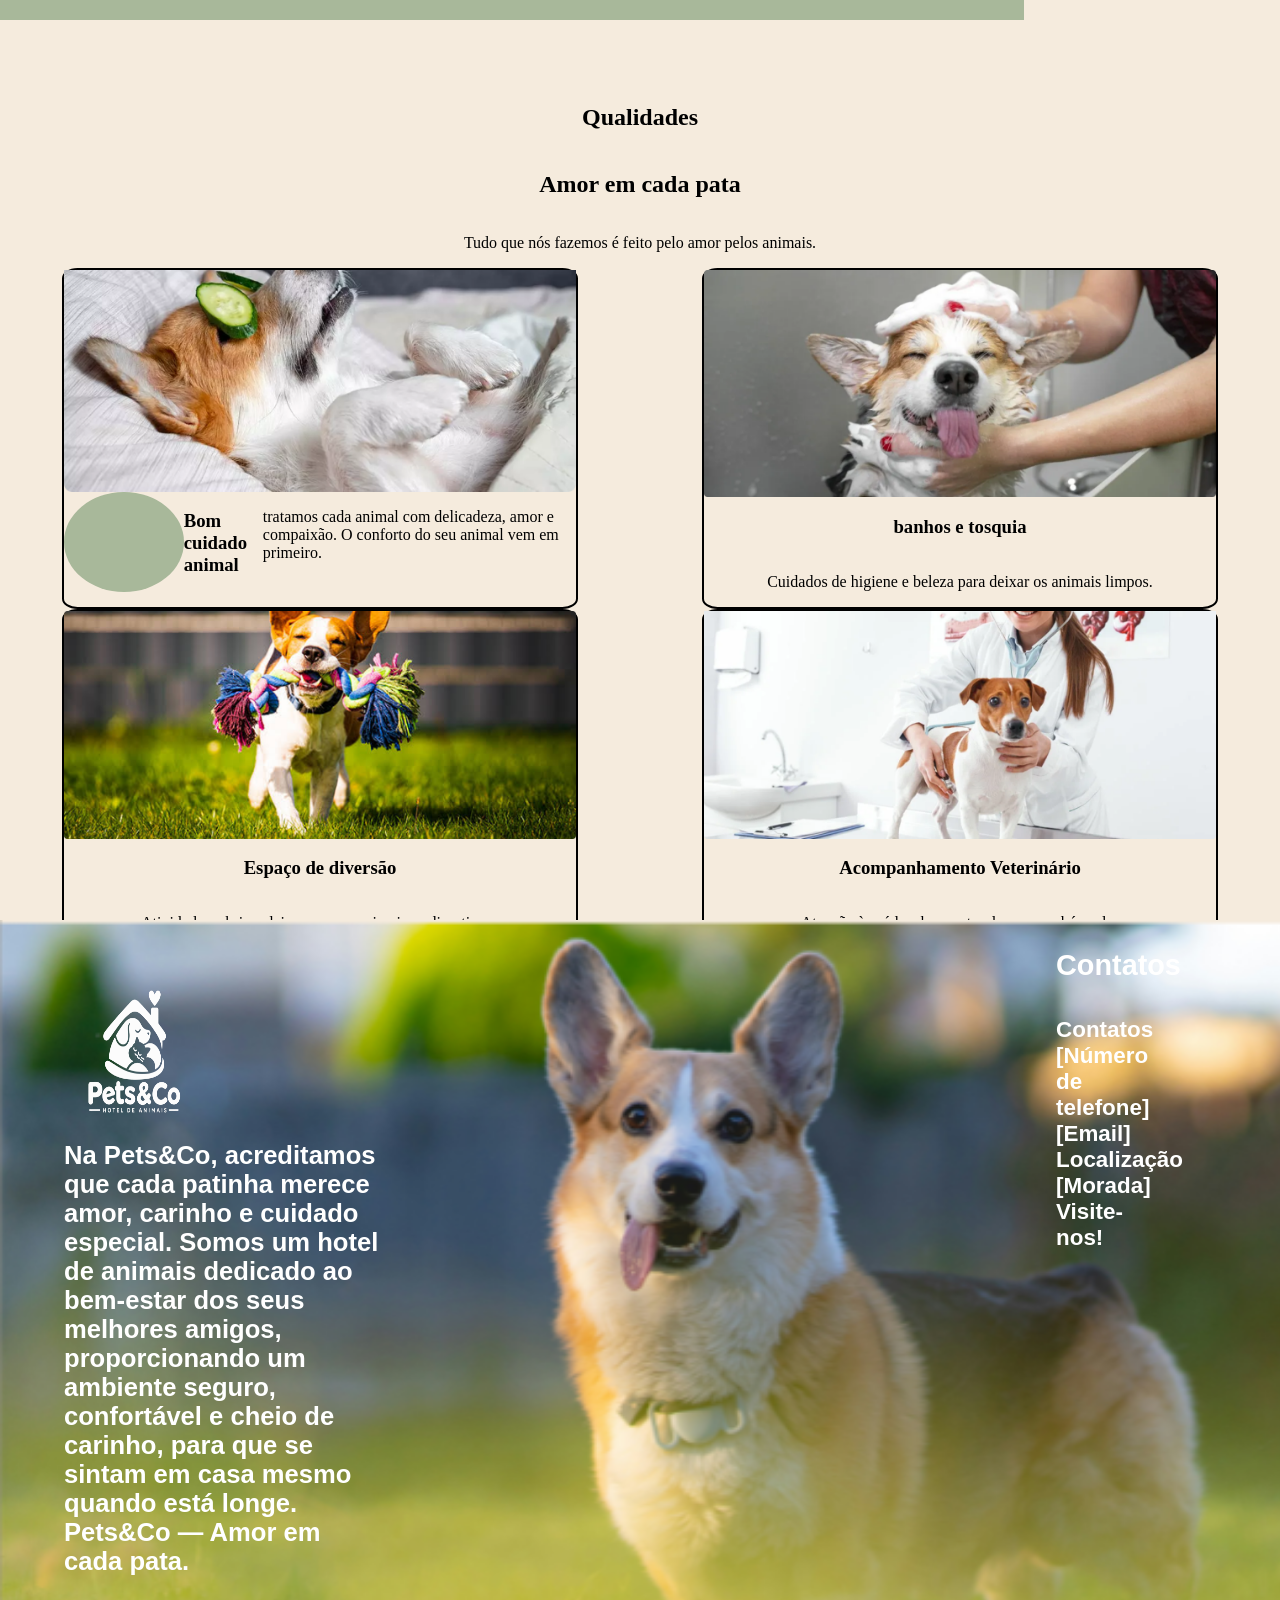
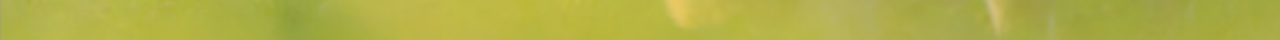
==== commit 5936bdcd: "mudancas na qualidade" ====
--- a/html/index.html
+++ b/html/index.html
@@ -82,15 +82,44 @@
 
     <section class="qualidade" id="qualidade">
         <div class="qualidade-head">
-            <h2>Qualidades</h2>
-            <h1>Amor em cada pata</h1>
-            <p>Tudo que nós fazemos é feito pelo amor pelos animais.</p>
+                <h2>Qualidades</h2>
+                <h1>Amor em cada pata</h1>
+                <p>Tudo que nós fazemos é feito pelo amor pelos animais.</p>
         </div>
-        <div class ="qalidade-bloco">
-            <img src= "../assets/imgs/Cachorro_relaxando.png">
-            <h3>Bom cuidado animal</h3>
-            <p>tratamos cada animal com delicadeza, amor e compaixão. O conforto do seu animal vem em primeiro</p>
+        <div class = "qualidade-blocos">
+
+            <div class ="qualidade-bloco">
+                <img src = "../assets/imgs/Cachorro_relaxando.png">
+                <div class = "qualidade-bloco-info">
+                    <div class = "circulo"></div>
+                    <div class = "qualidade-bloco-texto">
+                        <h3>Bom cuidado animal</h3>
+                        <p>tratamos cada animal com delicadeza, amor e compaixão. O conforto do seu animal vem em primeiro.</p>
+                    </div>
+                </div>
+                
+            </div>
+
+            <div class = "qualidade-bloco">
+                <img src = "../assets/imgs/Cachorro_banho.png">
+                <h3>banhos e tosquia</h3>
+                <p>Cuidados de higiene e beleza para deixar os animais limpos.</p>
+            </div>
+
+            <div class = "qualidade-bloco">
+                <img src = "../assets/imgs/Cachorro_brincando.png">
+                <h3>Espaço de diversão</h3>
+                <p>Atividades e brincadeiras para os animais se divertirem.</p>
+            </div>
+            
+            <div class = "qualidade-bloco">
+                <img src = "../assets/imgs/Cachorro_vet.png">
+                <h3>Acompanhamento Veterinário</h3>
+                <p>Atenção à saúde e bem-estar dos nossos hóspedes</p>
+            </div>
         </div>
+
+        
         
     </section>
     <footer>
--- a/css/style.css
+++ b/css/style.css
@@ -166,11 +166,11 @@
 
 .qualidade {
     background-color: #F5EBDD;
-    height: 80vh;
+    height: 100vh;
 }
 
 .qualidade img {
-    width: 35%;
+    width: 100%;
     
 }
 .qualidade-head {
@@ -179,6 +179,33 @@
     align-items: center;
     flex-direction: column;
     padding-top: 5%;
+}
+.circulo {
+    width: 250px;
+    height: 100px;
+    border-radius: 50%;
+    background-color: #A8B89A;
+}
+.qualidade-blocos {
+    display: flex;
+    flex-wrap: wrap;
+    justify-content: space-around;
+}
+.qualidade-bloco {
+    width: 40%;
+    border:2px solid;
+    border-radius: 3%;
+    display: flex;
+    flex-direction: column;
+    align-items: center;
+}
+
+.qualidade-bloco-info {
+    display: flex;
+}
+
+.qualidade-bloco-texto {
+    display: flex;
 }
 
 footer {
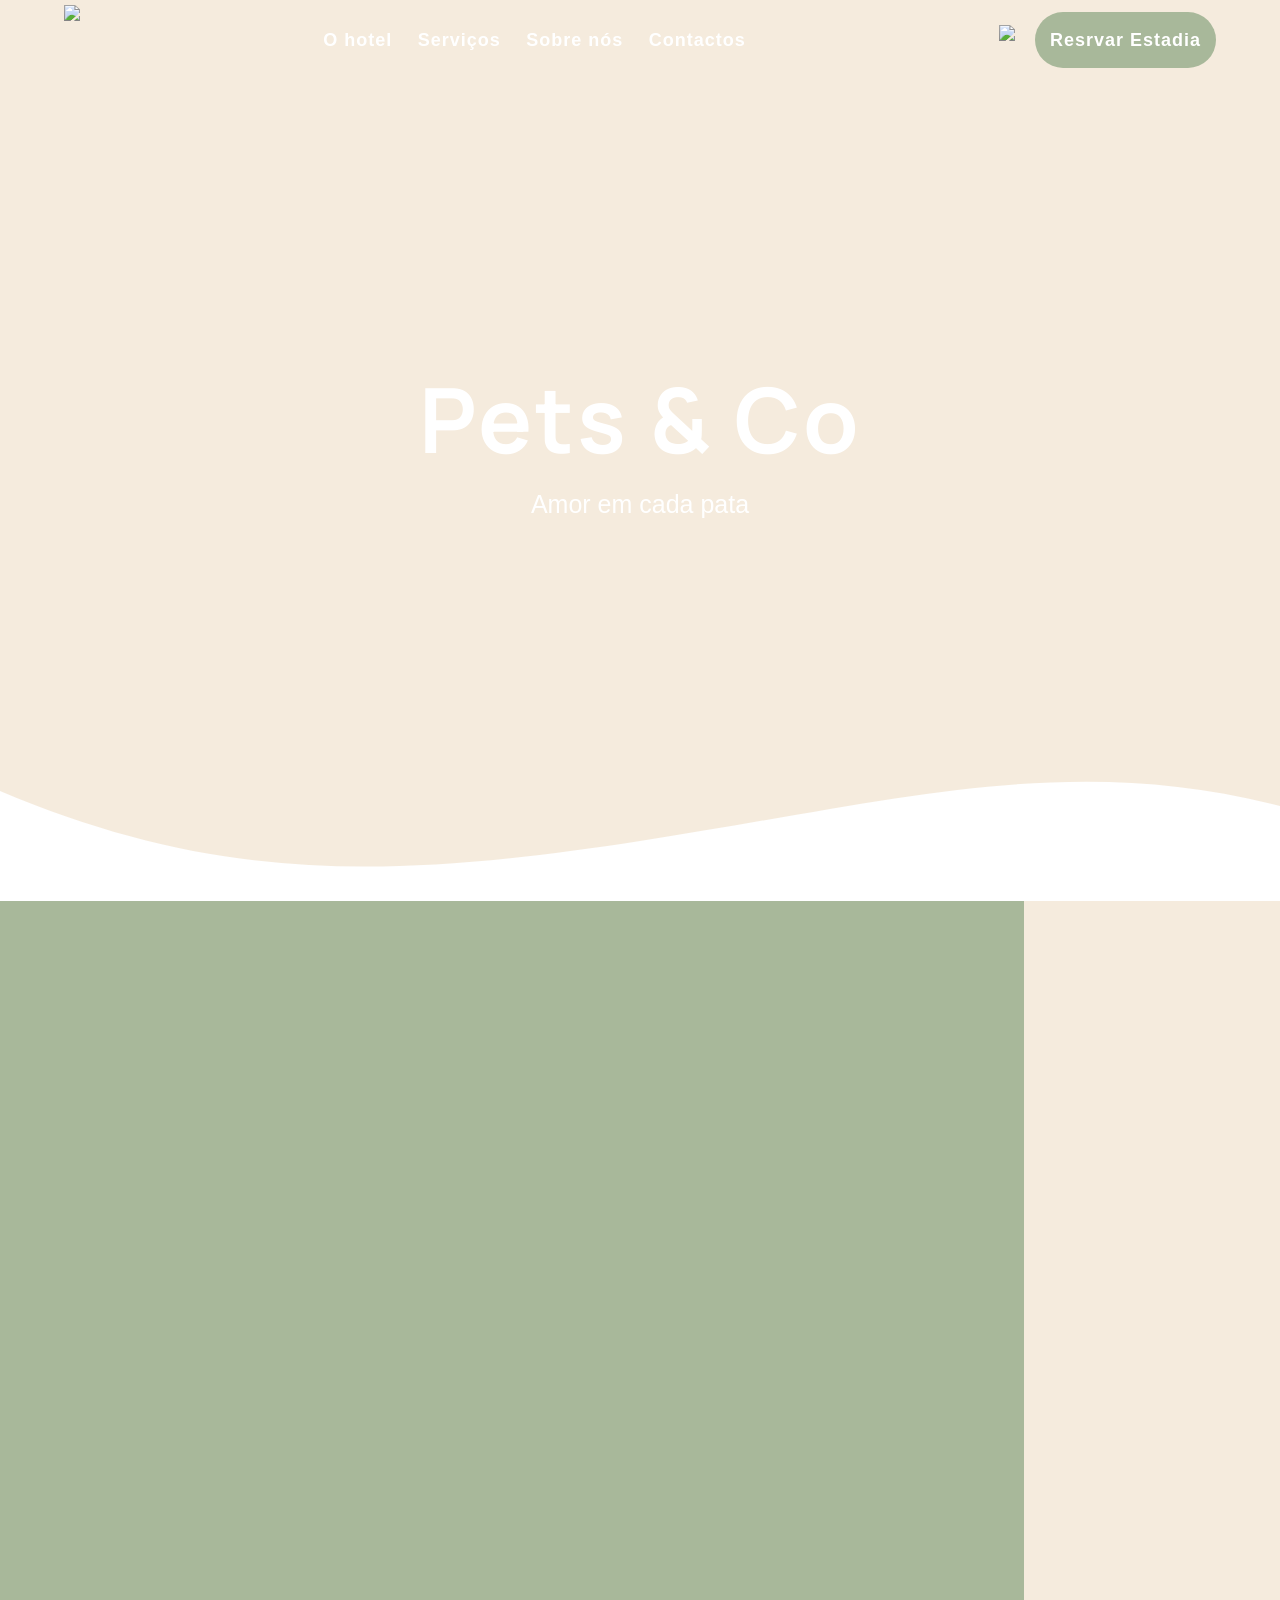
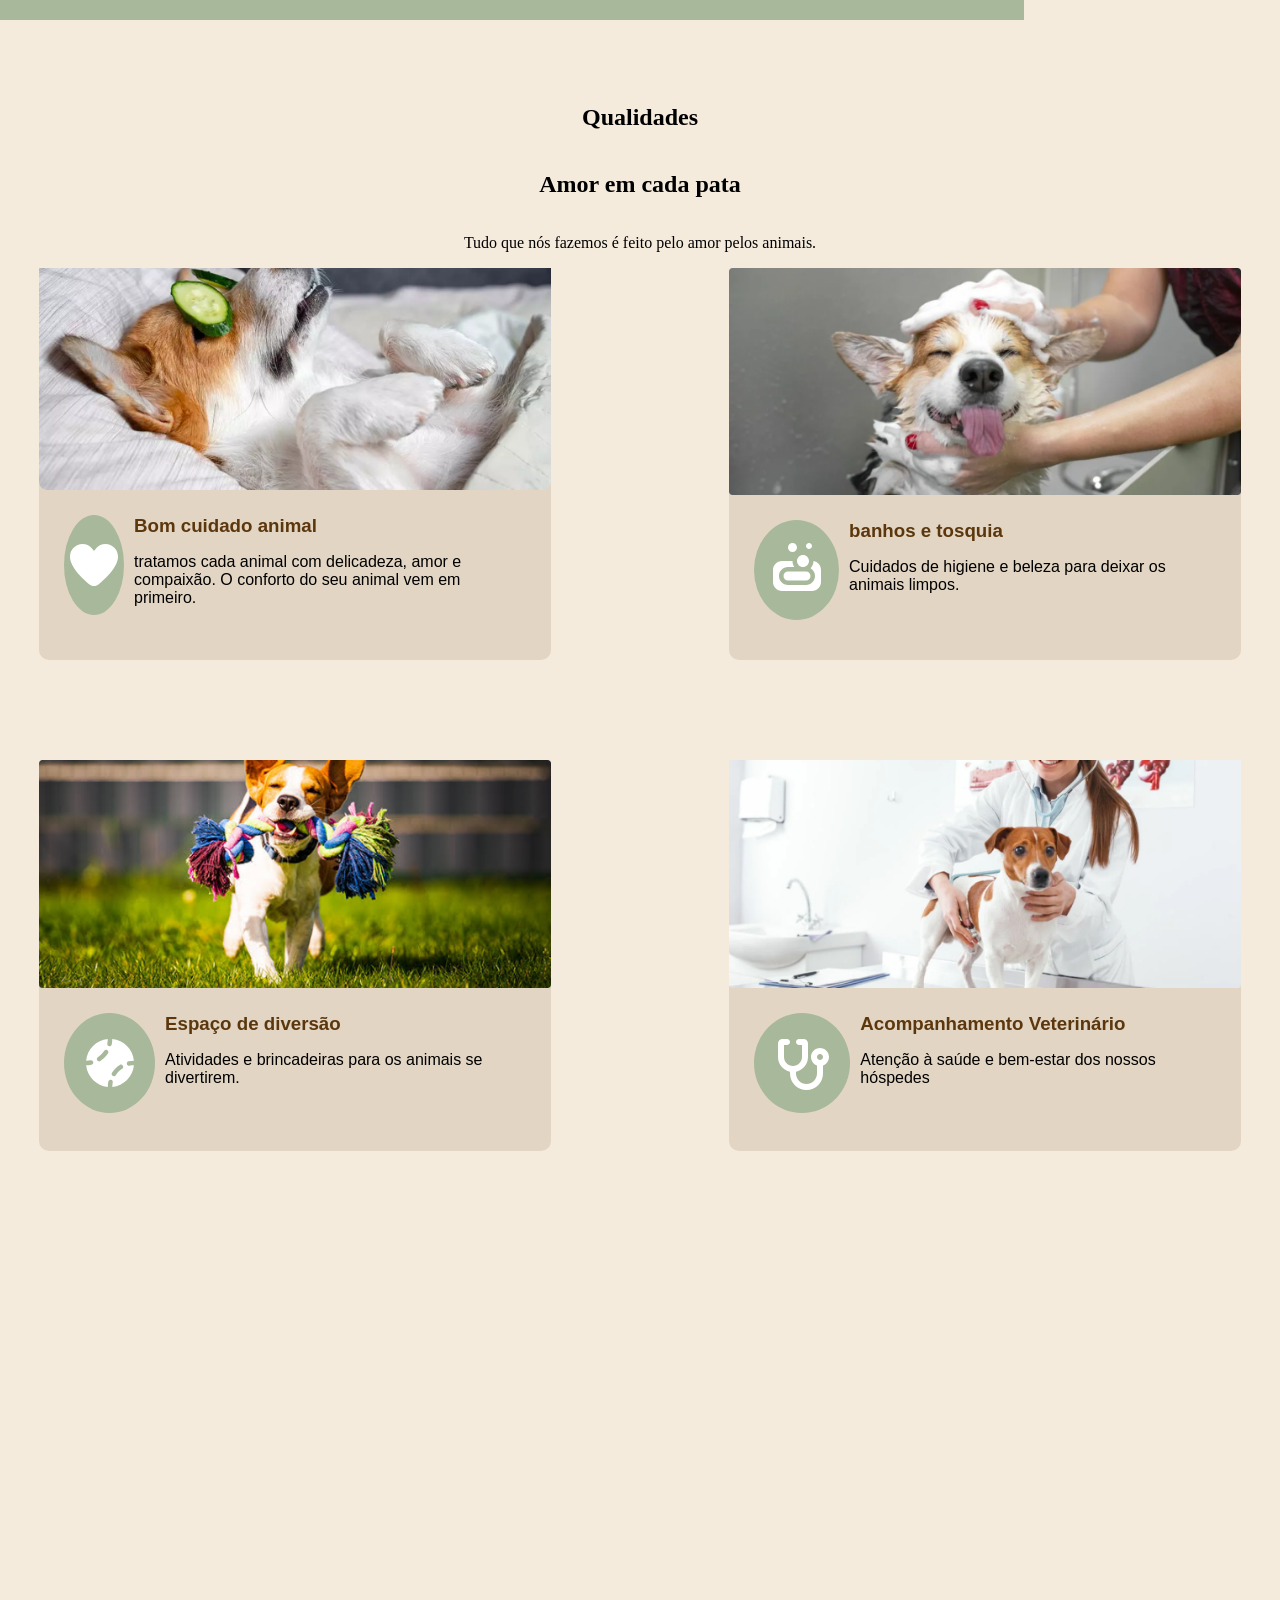
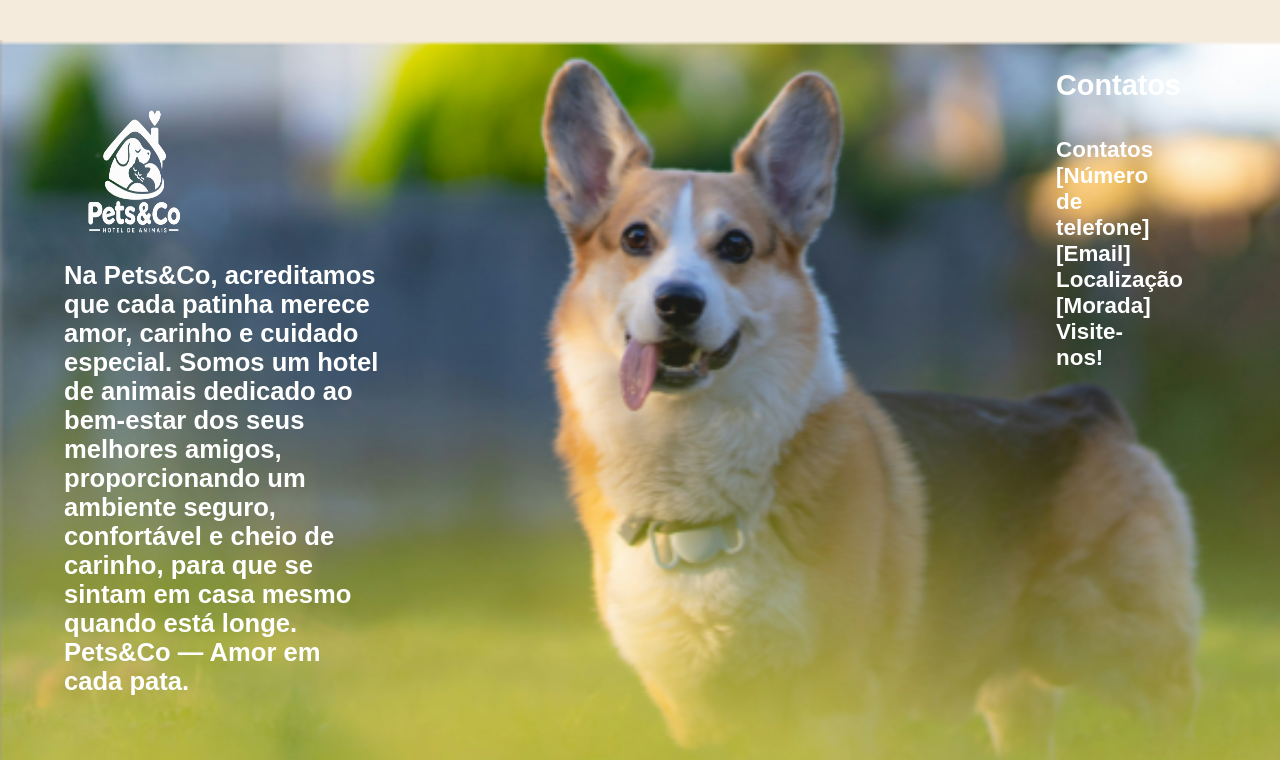
==== commit c9716876: "mudancas na qualidade" ====
--- a/html/index.html
+++ b/html/index.html
@@ -91,7 +91,7 @@
             <div class ="qualidade-bloco">
                 <img src = "../assets/imgs/Cachorro_relaxando.png">
                 <div class = "qualidade-bloco-info">
-                    <div class = "circulo"></div>
+                    <div class = "circulo"> <img src="../assets/imgs/heart-solid-full.svg" alt=""> </div>
                     <div class = "qualidade-bloco-texto">
                         <h3>Bom cuidado animal</h3>
                         <p>tratamos cada animal com delicadeza, amor e compaixão. O conforto do seu animal vem em primeiro.</p>
@@ -102,20 +102,34 @@
 
             <div class = "qualidade-bloco">
                 <img src = "../assets/imgs/Cachorro_banho.png">
-                <h3>banhos e tosquia</h3>
-                <p>Cuidados de higiene e beleza para deixar os animais limpos.</p>
+                <div class = "qualidade-bloco-info">
+                    <div class = "circulo"> <img src="../assets/imgs/soap-solid-full.svg" alt=""> </div>
+                    <div class = "qualidade-bloco-texto">
+                        <h3>banhos e tosquia</h3>
+                        <p>Cuidados de higiene e beleza para deixar os animais limpos.</p>
+                    </div>
+                </div>
             </div>
-
             <div class = "qualidade-bloco">
                 <img src = "../assets/imgs/Cachorro_brincando.png">
-                <h3>Espaço de diversão</h3>
-                <p>Atividades e brincadeiras para os animais se divertirem.</p>
+                <div class="qualidade-bloco-info">
+                    <div class = "circulo"><img src="../assets/imgs/baseball-solid-full.svg" alt=""></div>
+                    <div class = "qualidade-bloco-texto">
+                        <h3>Espaço de diversão</h3>
+                        <p>Atividades e brincadeiras para os animais se divertirem.</p>
+                    </div>
+                </div>
             </div>
             
             <div class = "qualidade-bloco">
                 <img src = "../assets/imgs/Cachorro_vet.png">
-                <h3>Acompanhamento Veterinário</h3>
-                <p>Atenção à saúde e bem-estar dos nossos hóspedes</p>
+                <div class = "qualidade-bloco-info">
+                    <div class="circulo"><img src="../assets/imgs/stethoscope-solid-full.svg"></div>
+                    <div class = "qualidade-bloco-texto"> 
+                        <h3>Acompanhamento Veterinário</h3>
+                        <p>Atenção à saúde e bem-estar dos nossos hóspedes</p>
+                    </div>
+                </div>
             </div>
         </div>
 
--- a/css/style.css
+++ b/css/style.css
@@ -166,7 +166,7 @@
 
 .qualidade {
     background-color: #F5EBDD;
-    height: 100vh;
+    height: 180vh;
 }
 
 .qualidade img {
@@ -180,32 +180,55 @@
     flex-direction: column;
     padding-top: 5%;
 }
+.qualidade-bloco-texto h3{
+    font-family: "Inter", sans-serif;
+    color: #5C370D;
+    margin: 0px;
+}
+.qualidade-bloco-texto p{
+    font-family: "Inter", sans-serif;
+    width: 95%;
+}
 .circulo {
-    width: 250px;
+    width: 100px;
     height: 100px;
     border-radius: 50%;
+    display: flex;
+    align-items: center;
+    justify-content: center;
     background-color: #A8B89A;
+}
+.circulo img {
+    filter: invert(100%);
+    height: 60px;
+    width: 60px;
 }
 .qualidade-blocos {
     display: flex;
     flex-wrap: wrap;
     justify-content: space-around;
+    gap: 100px;
 }
 .qualidade-bloco {
+    background-color: #5C370D1F;
     width: 40%;
-    border:2px solid;
-    border-radius: 3%;
-    display: flex;
-    flex-direction: column;
-    align-items: center;
+    display: flex;
+    flex-direction: column;
+    align-items: start;
+    padding-bottom: 1%;
+    border-radius: 10px;
 }
 
 .qualidade-bloco-info {
     display: flex;
+    flex-direction: row;
+    gap: 10px;
+    padding: 25px;
 }
 
 .qualidade-bloco-texto {
     display: flex;
+    flex-direction: column;
 }
 
 footer {
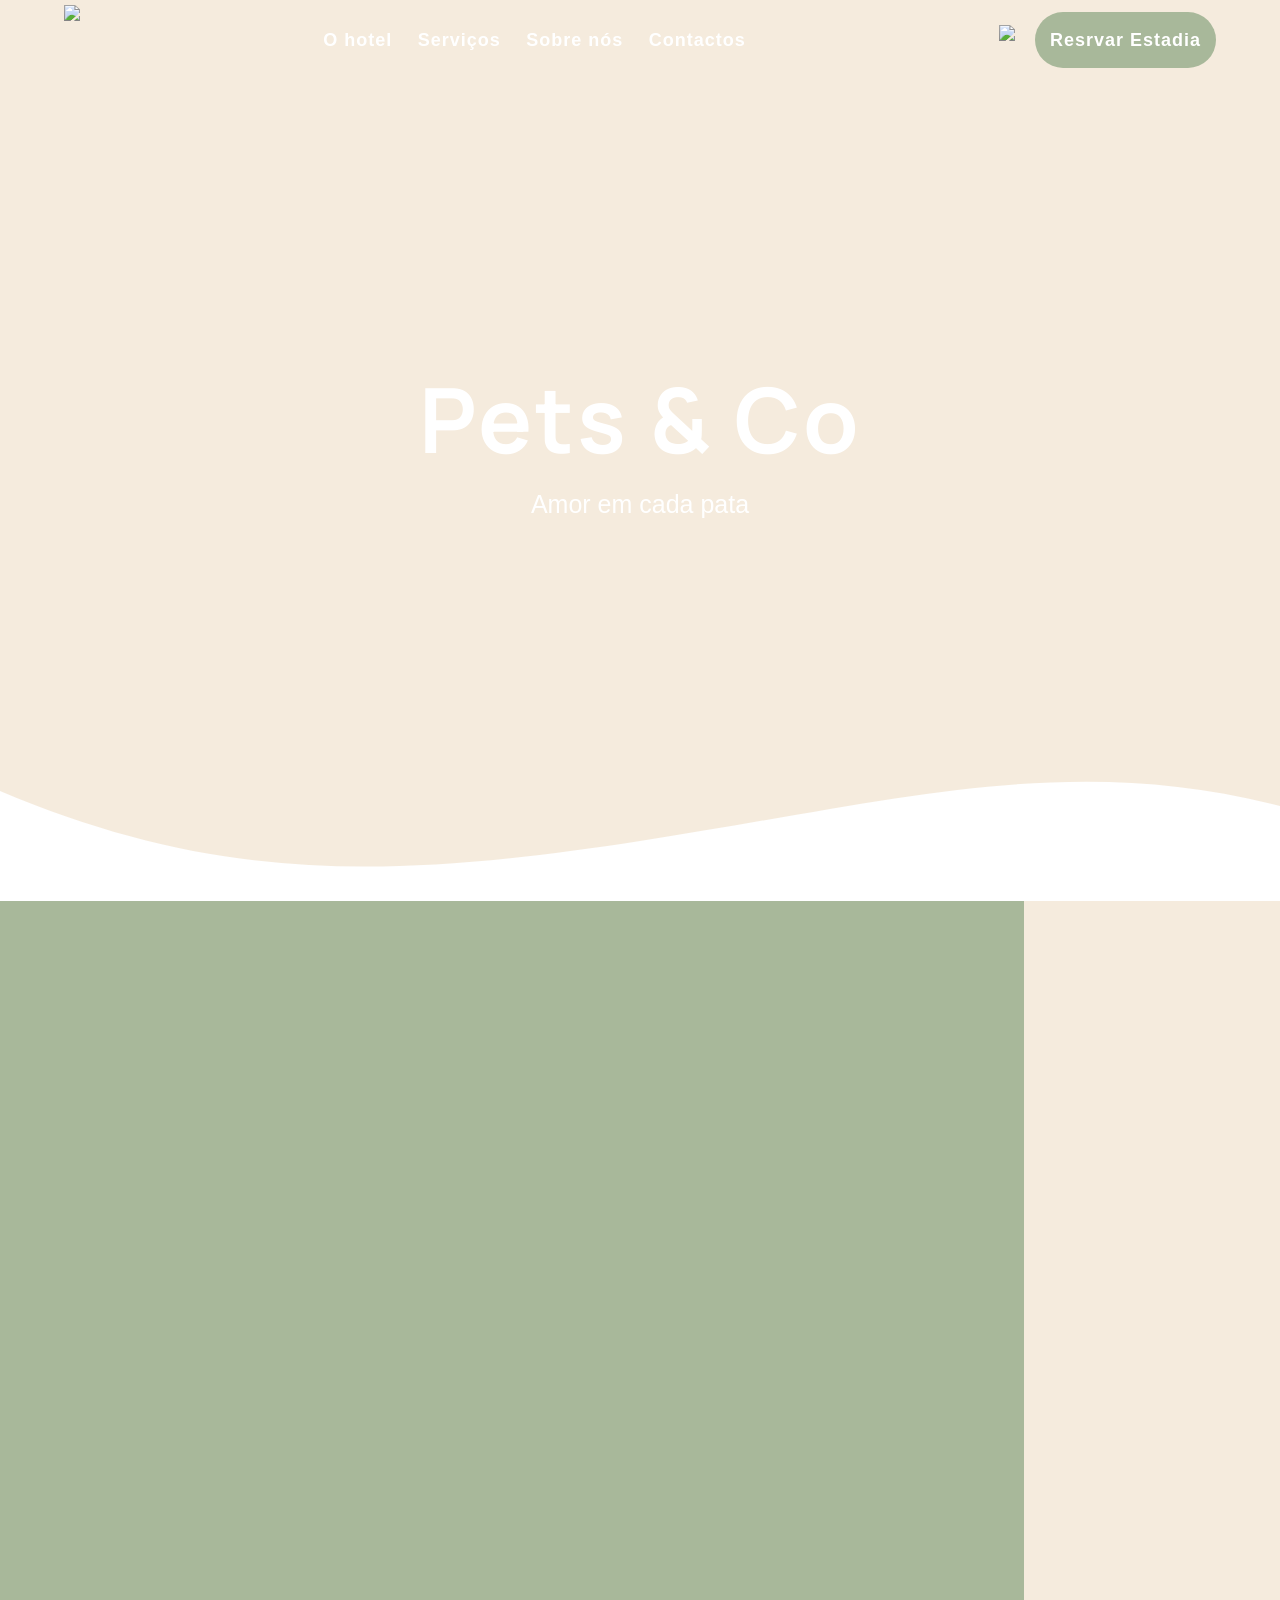
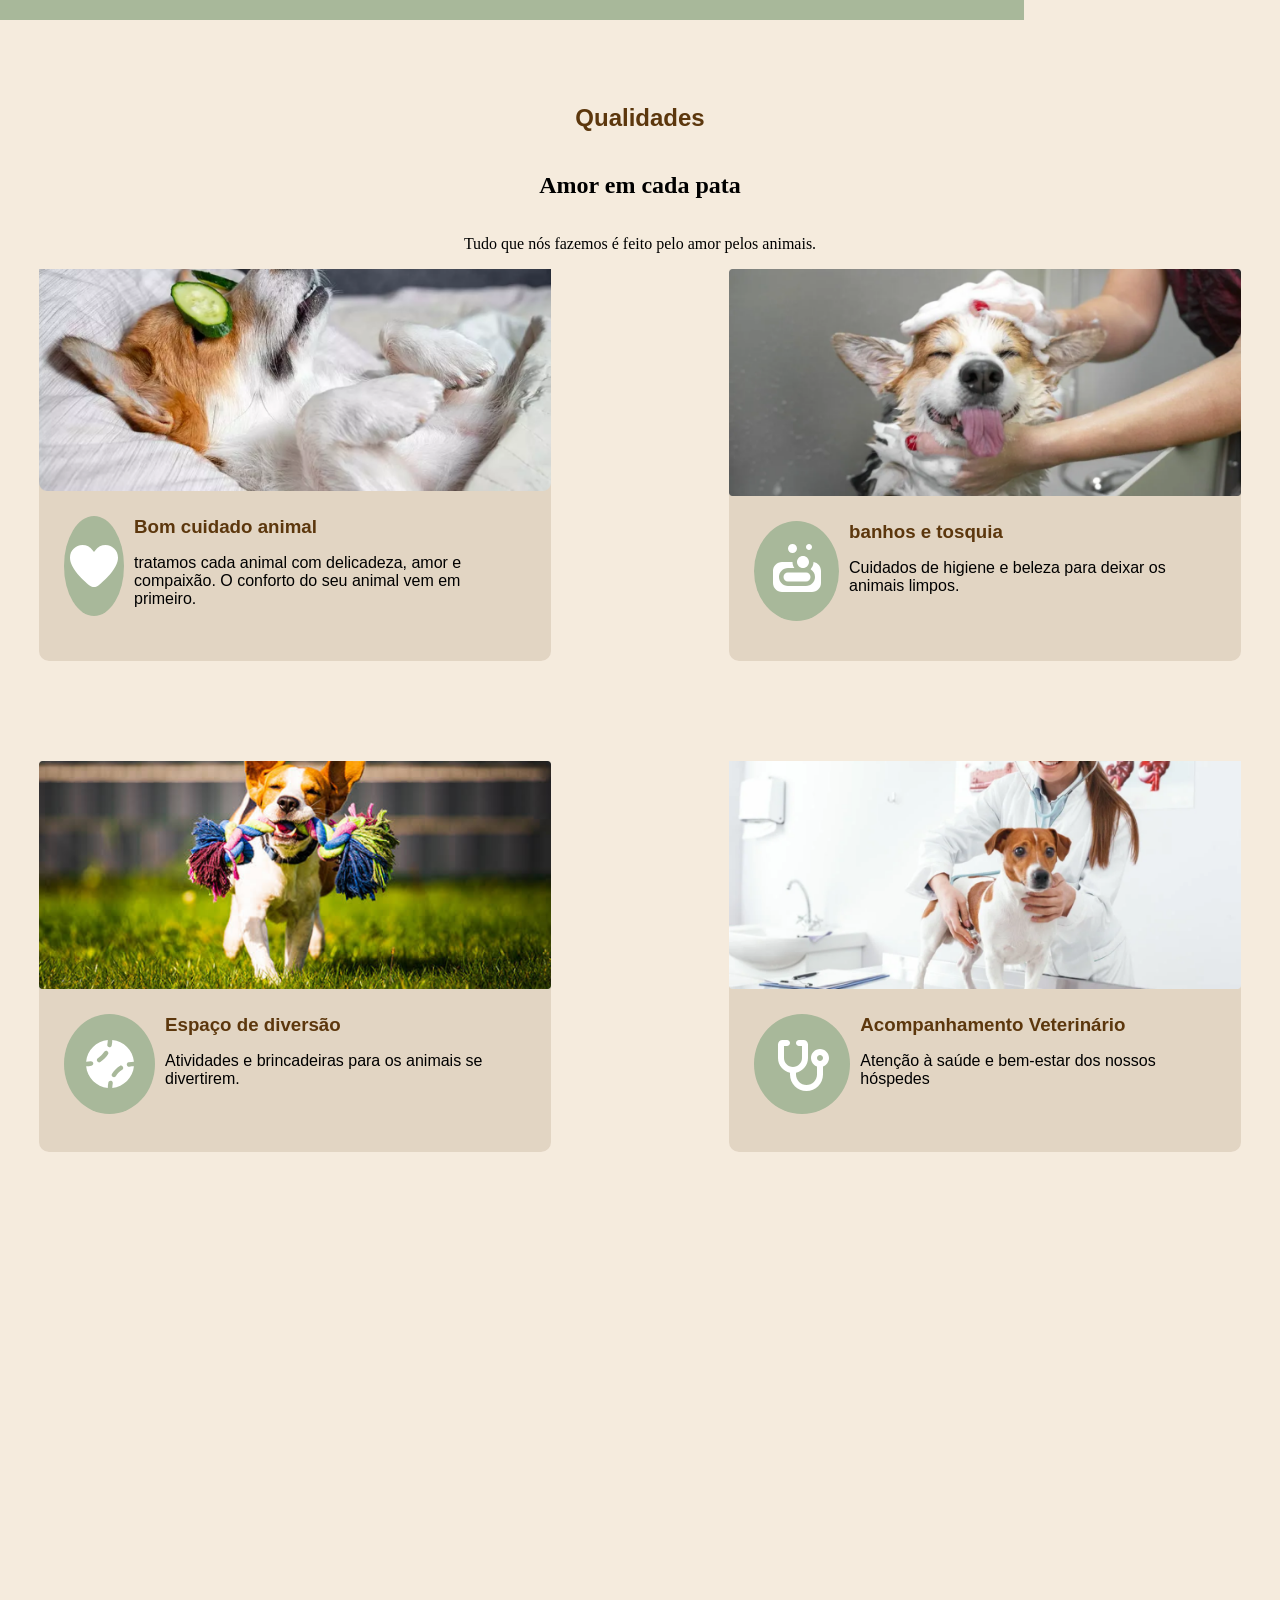
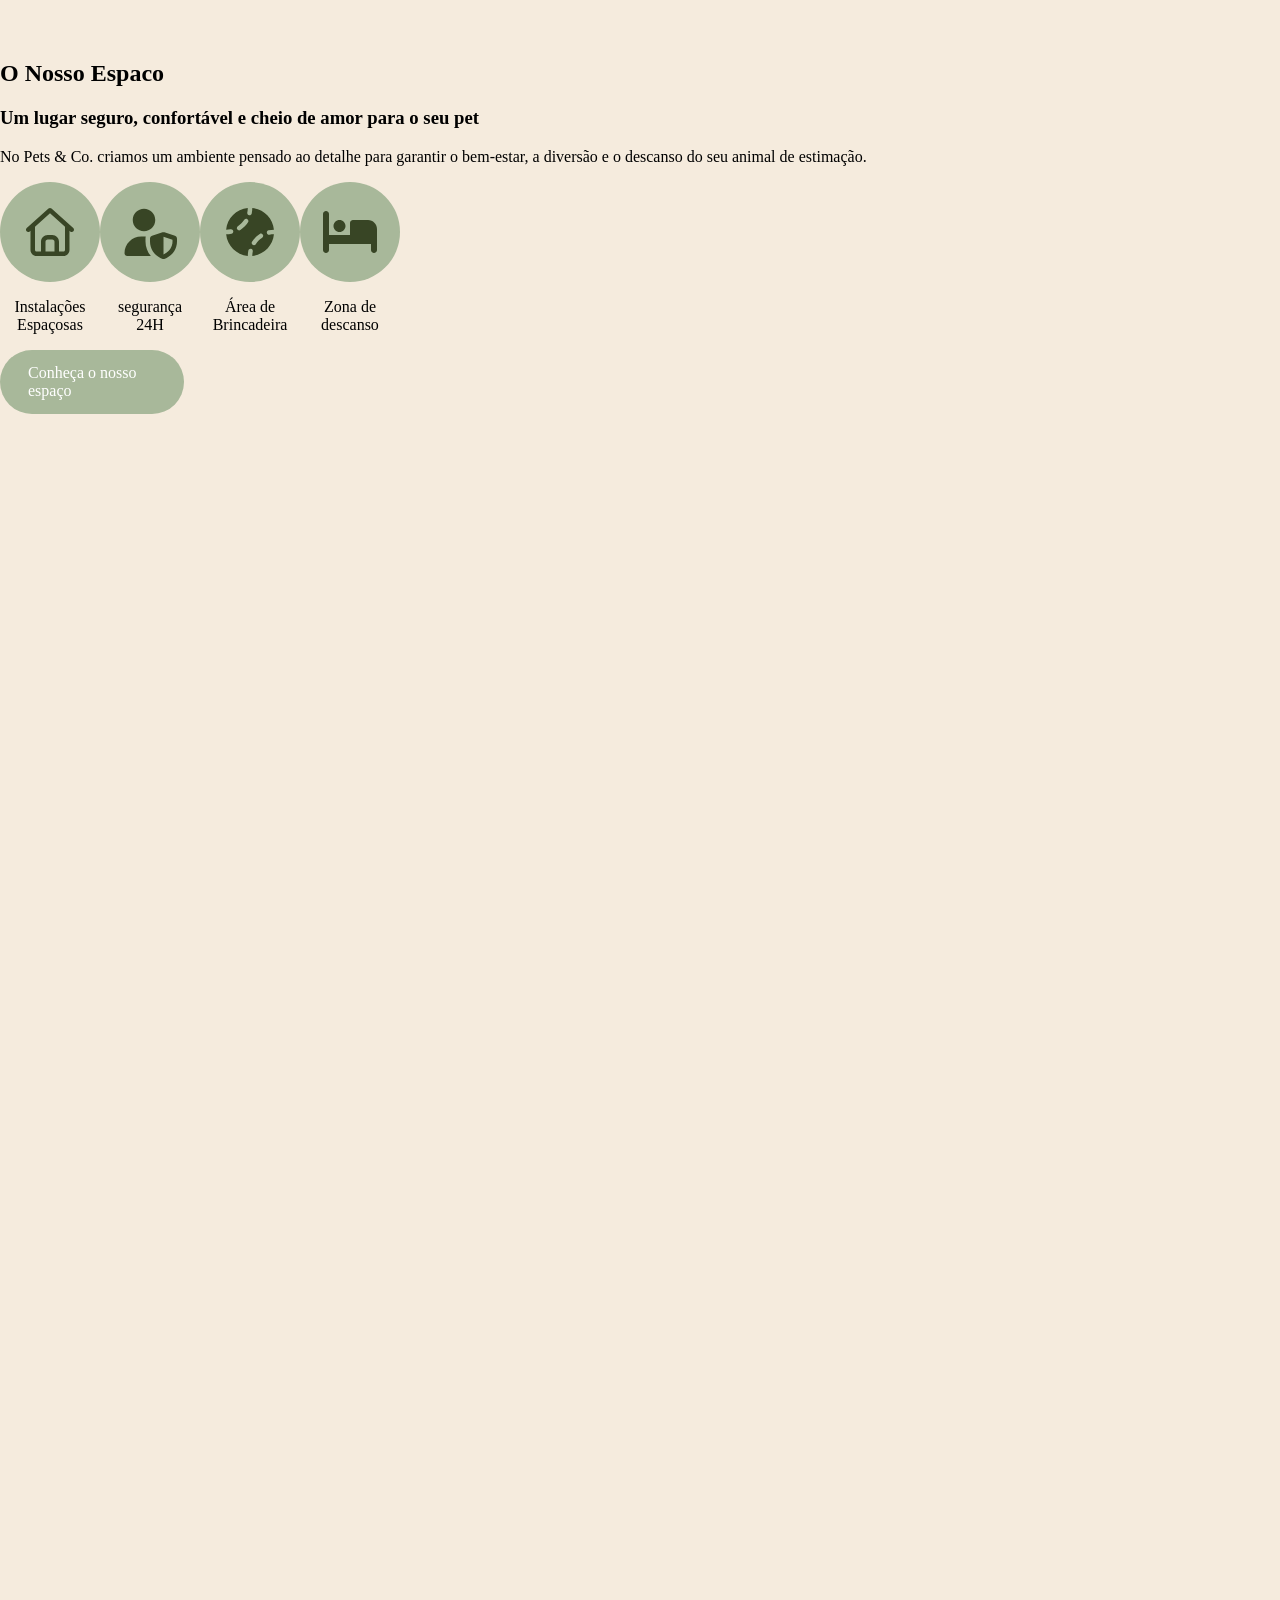
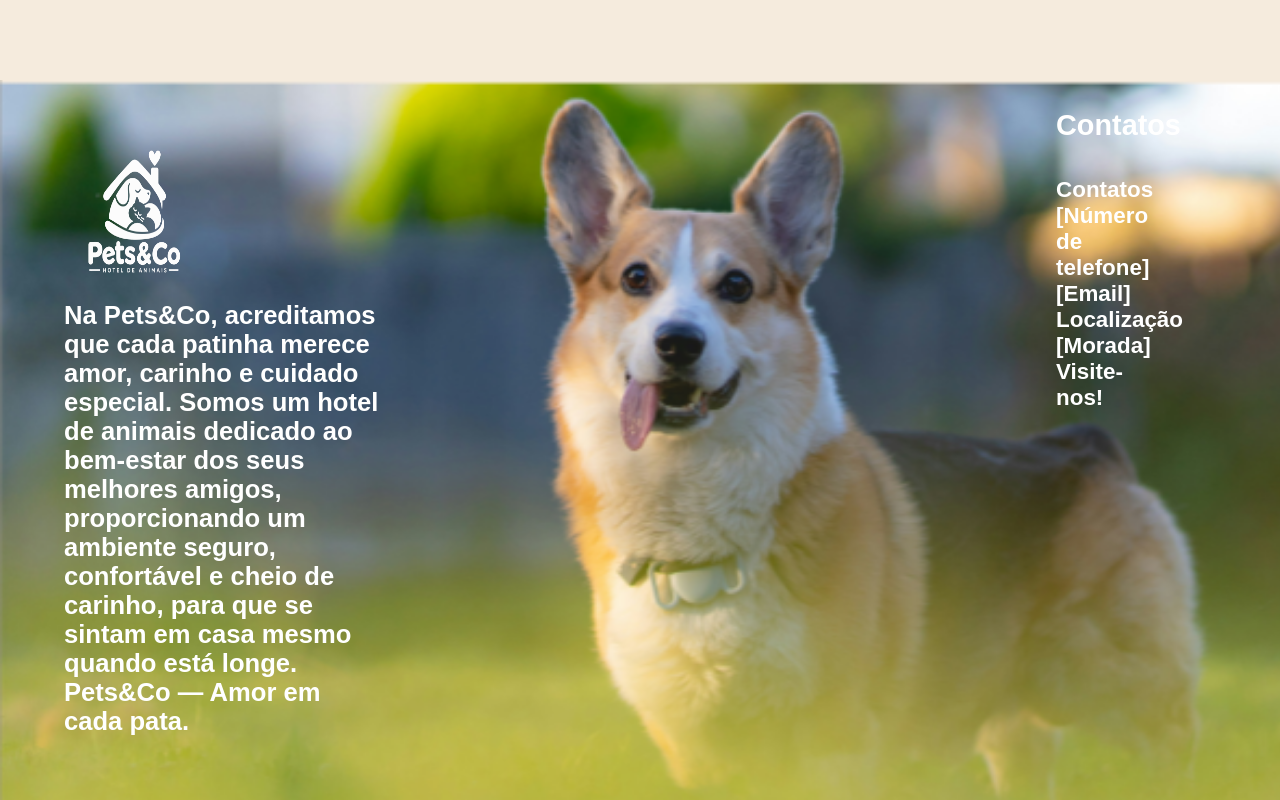
==== commit 12f44cb8: "iniciação no Espaco" ====
--- a/html/index.html
+++ b/html/index.html
@@ -45,7 +45,7 @@
             </div>
             <div id="reserva">
                 <a href="#">
-                <h1>Resrvar Estadia</h1>
+                    <h1>Resrvar Estadia</h1>
                 </a>
             </div>
         </div>
@@ -59,7 +59,7 @@
                 <h1>Pets & Co</h1>
                 <p>Amor em cada pata</p>
             </div>
-            
+
         </div>
 
         <div class="onda">
@@ -82,50 +82,51 @@
 
     <section class="qualidade" id="qualidade">
         <div class="qualidade-head">
-                <h2>Qualidades</h2>
-                <h1>Amor em cada pata</h1>
-                <p>Tudo que nós fazemos é feito pelo amor pelos animais.</p>
+            <h2>Qualidades</h2>
+            <h1>Amor em cada pata</h1>
+            <p>Tudo que nós fazemos é feito pelo amor pelos animais.</p>
         </div>
-        <div class = "qualidade-blocos">
+        <div class="qualidade-blocos">
 
-            <div class ="qualidade-bloco">
-                <img src = "../assets/imgs/Cachorro_relaxando.png">
-                <div class = "qualidade-bloco-info">
-                    <div class = "circulo"> <img src="../assets/imgs/heart-solid-full.svg" alt=""> </div>
-                    <div class = "qualidade-bloco-texto">
+            <div class="qualidade-bloco">
+                <img src="../assets/imgs/Cachorro_relaxando.png">
+                <div class="qualidade-bloco-info">
+                    <div class="circulo"> <img src="../assets/imgs/heart-solid-white-full.svg" alt=""> </div>
+                    <div class="qualidade-bloco-texto">
                         <h3>Bom cuidado animal</h3>
-                        <p>tratamos cada animal com delicadeza, amor e compaixão. O conforto do seu animal vem em primeiro.</p>
+                        <p>tratamos cada animal com delicadeza, amor e compaixão. O conforto do seu animal vem em
+                            primeiro.</p>
                     </div>
                 </div>
-                
+
             </div>
 
-            <div class = "qualidade-bloco">
-                <img src = "../assets/imgs/Cachorro_banho.png">
-                <div class = "qualidade-bloco-info">
-                    <div class = "circulo"> <img src="../assets/imgs/soap-solid-full.svg" alt=""> </div>
-                    <div class = "qualidade-bloco-texto">
+            <div class="qualidade-bloco">
+                <img src="../assets/imgs/Cachorro_banho.png">
+                <div class="qualidade-bloco-info">
+                    <div class="circulo"> <img src="../assets/imgs/soap-solid-white-full.svg" alt=""> </div>
+                    <div class="qualidade-bloco-texto">
                         <h3>banhos e tosquia</h3>
                         <p>Cuidados de higiene e beleza para deixar os animais limpos.</p>
                     </div>
                 </div>
             </div>
-            <div class = "qualidade-bloco">
-                <img src = "../assets/imgs/Cachorro_brincando.png">
+            <div class="qualidade-bloco">
+                <img src="../assets/imgs/Cachorro_brincando.png">
                 <div class="qualidade-bloco-info">
-                    <div class = "circulo"><img src="../assets/imgs/baseball-solid-full.svg" alt=""></div>
-                    <div class = "qualidade-bloco-texto">
+                    <div class="circulo"><img src="../assets/imgs/baseball-solid-white-full.svg" alt=""></div>
+                    <div class="qualidade-bloco-texto">
                         <h3>Espaço de diversão</h3>
                         <p>Atividades e brincadeiras para os animais se divertirem.</p>
                     </div>
                 </div>
             </div>
-            
-            <div class = "qualidade-bloco">
-                <img src = "../assets/imgs/Cachorro_vet.png">
-                <div class = "qualidade-bloco-info">
-                    <div class="circulo"><img src="../assets/imgs/stethoscope-solid-full.svg"></div>
-                    <div class = "qualidade-bloco-texto"> 
+
+            <div class="qualidade-bloco">
+                <img src="../assets/imgs/Cachorro_vet.png">
+                <div class="qualidade-bloco-info">
+                    <div class="circulo"><img src="../assets/imgs/stethoscope-solid-white-full.svg"></div>
+                    <div class="qualidade-bloco-texto">
                         <h3>Acompanhamento Veterinário</h3>
                         <p>Atenção à saúde e bem-estar dos nossos hóspedes</p>
                     </div>
@@ -133,23 +134,52 @@
             </div>
         </div>
 
-        
-        
+
     </section>
+    <section id="espaco">
+        <div>
+            <h1>O Nosso Espaco</h1>
+            <h3>Um lugar seguro, confortável e cheio de amor para o seu pet</h3>
+            <p>No Pets & Co. criamos um ambiente pensado ao detalhe para garantir o bem-estar, a diversão e o descanso
+                do seu animal de estimação.</p>
+                <div id = "espaco-circulos">
+                    <div class = "espaco-circulo" >
+                        <div class = "circulo" ><img src="../assets/imgs/house-regular-dark-green-full.svg" alt=""></div>
+                        <p>Instalações<br>Espaçosas</p>
+                    </div>
+                    <div class = "espaco-circulo" >
+                        <div class = "circulo" ><img src="../assets/imgs/user-shield-solid-dark-green-full.svg" alt=""></div>
+                        <p>segurança<br>24H</p>
+                    </div>
+                    <div class = "espaco-circulo" >
+                        <div class = "circulo" ><img src="../assets/imgs/baseball-solid-dark-green-full.svg" alt=""></div>
+                        <p>Área de<br>Brincadeira</p>
+                    </div>
+                    <div class = "espaco-circulo" >
+                        <div class = "circulo" ><img src="../assets/imgs/bed-solid-dark-green-full.svg" alt=""></div>
+                        <p>Zona de<br>descanso</p>
+                    </div>
+                </div>
+                <div id = "espaco-conhecer-espaco">Conheça o nosso espaço</div>
+        </div>
+
+    </section>
+
     <footer>
         <div id="esquerda"> <img src="../assets/imgs/logo-branco.png" height="100" width="100">
-            <p>Na Pets&Co, acreditamos que cada patinha merece amor, carinho e cuidado especial. 
-            Somos um hotel de animais dedicado ao bem-estar dos seus melhores amigos, proporcionando um ambiente seguro, confortável e cheio de carinho, para que se sintam em casa mesmo quando está longe.
-            Pets&Co — Amor em cada pata.</p>
-            </div>
+            <p>Na Pets&Co, acreditamos que cada patinha merece amor, carinho e cuidado especial.
+                Somos um hotel de animais dedicado ao bem-estar dos seus melhores amigos, proporcionando um ambiente
+                seguro, confortável e cheio de carinho, para que se sintam em casa mesmo quando está longe.
+                Pets&Co — Amor em cada pata.</p>
+        </div>
         <div class="direita">
-            <p id = "Contato">Contatos</p>
+            <p id="Contato">Contatos</p>
             <p>Contatos<br>
-            [Número de telefone]<br>
-            [Email]<br>
-            Localização<br>
-            [Morada]<br>
-            Visite-nos! </p>
+                [Número de telefone]<br>
+                [Email]<br>
+                Localização<br>
+                [Morada]<br>
+                Visite-nos! </p>
         </div>
     </footer>
 </body>
--- a/css/style.css
+++ b/css/style.css
@@ -185,6 +185,10 @@
     color: #5C370D;
     margin: 0px;
 }
+.qualidade-head h2 {
+    font-family: "Inter", sans-serif;
+    color: #5C370D
+}
 .qualidade-bloco-texto p{
     font-family: "Inter", sans-serif;
     width: 95%;
@@ -199,7 +203,6 @@
     background-color: #A8B89A;
 }
 .circulo img {
-    filter: invert(100%);
     height: 60px;
     width: 60px;
 }
@@ -229,6 +232,38 @@
 .qualidade-bloco-texto {
     display: flex;
     flex-direction: column;
+}
+
+#espaco {
+    background-color: #F5EBDD;
+    height: 180vh;
+}
+
+
+#espaco-circulos {
+    display: flex;
+    flex-direction: row;
+}
+
+.espaco-circulo {
+    display: flex;
+    align-items: center;
+    flex-direction: column;
+    text-align: center;
+}
+
+#espaco-conhecer-espaco {
+    color: white;
+    background-color: #A8B89A;
+    border: #A8B89A;
+    border-radius: 999px;
+    width: 10%;
+    height: 60%;
+    padding: 14px 28px;
+}
+
+.inverter {
+    transform: scaleX(-1);
 }
 
 footer {
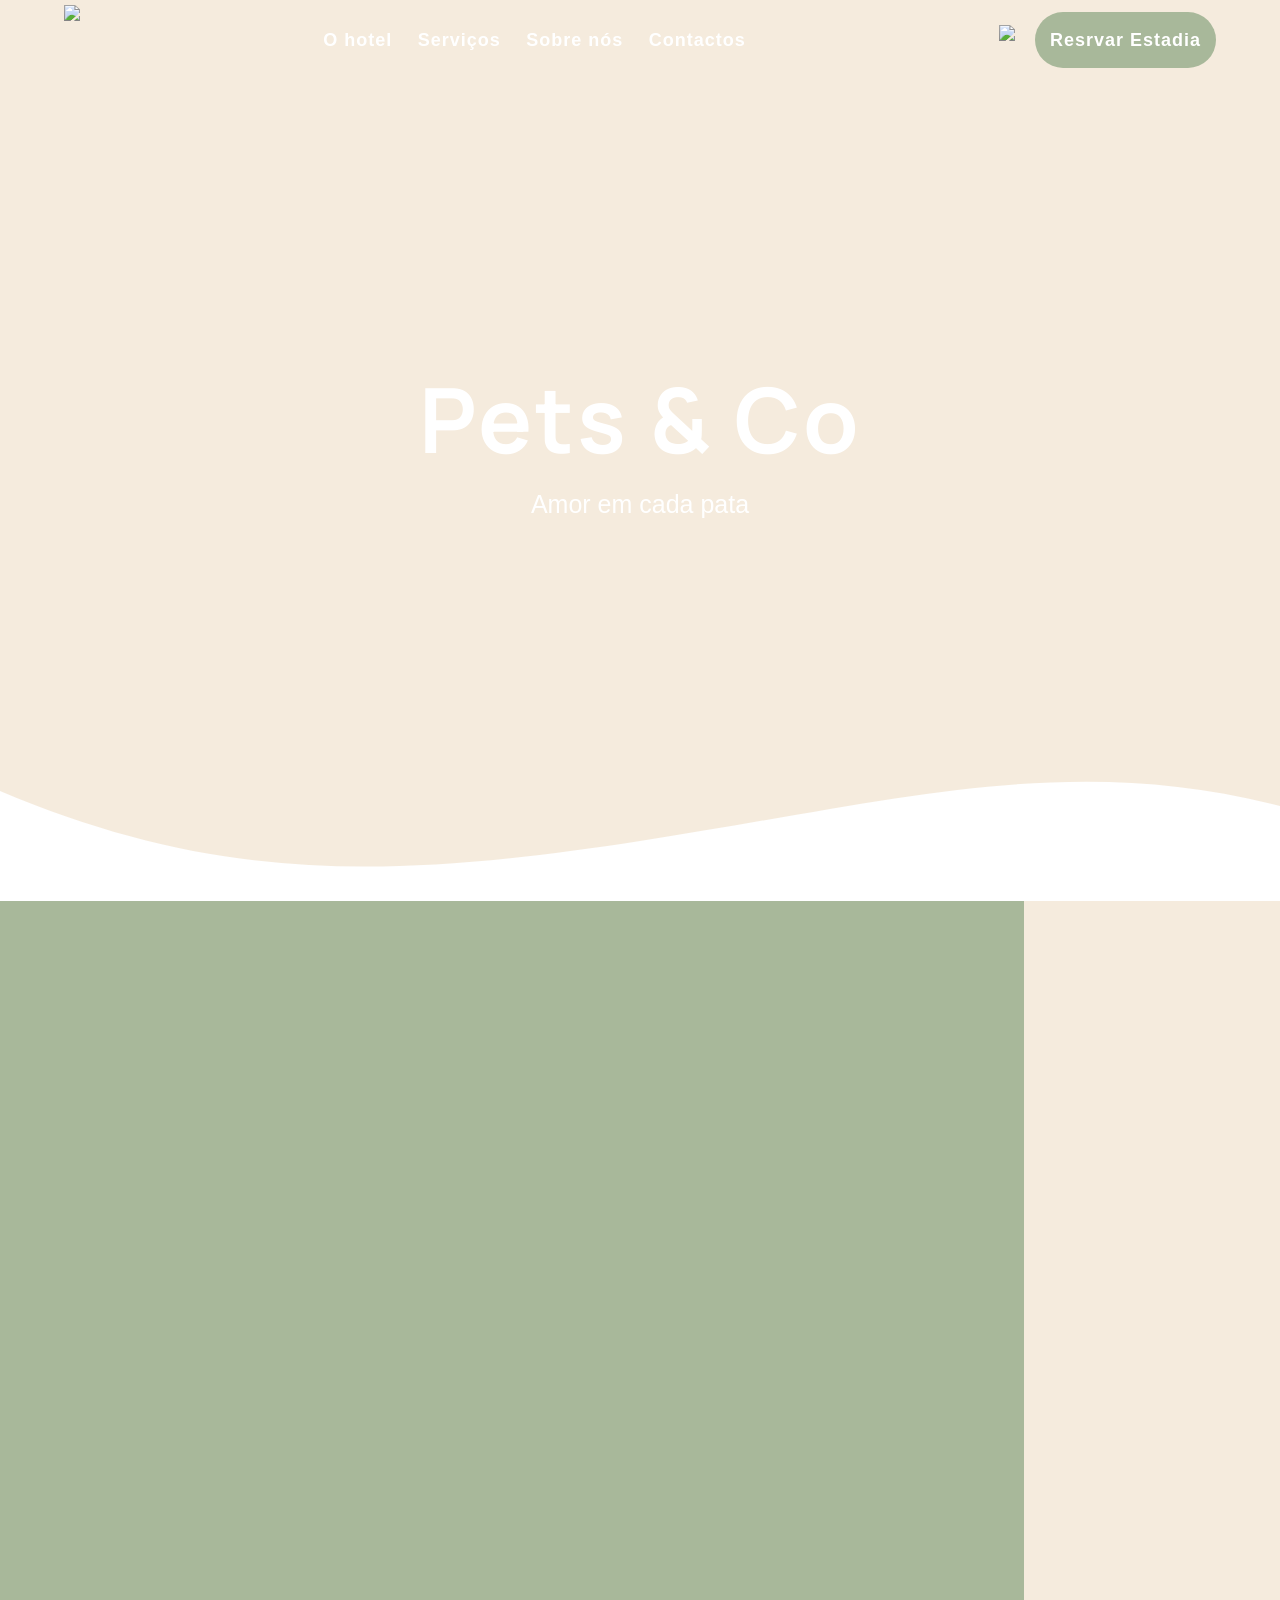
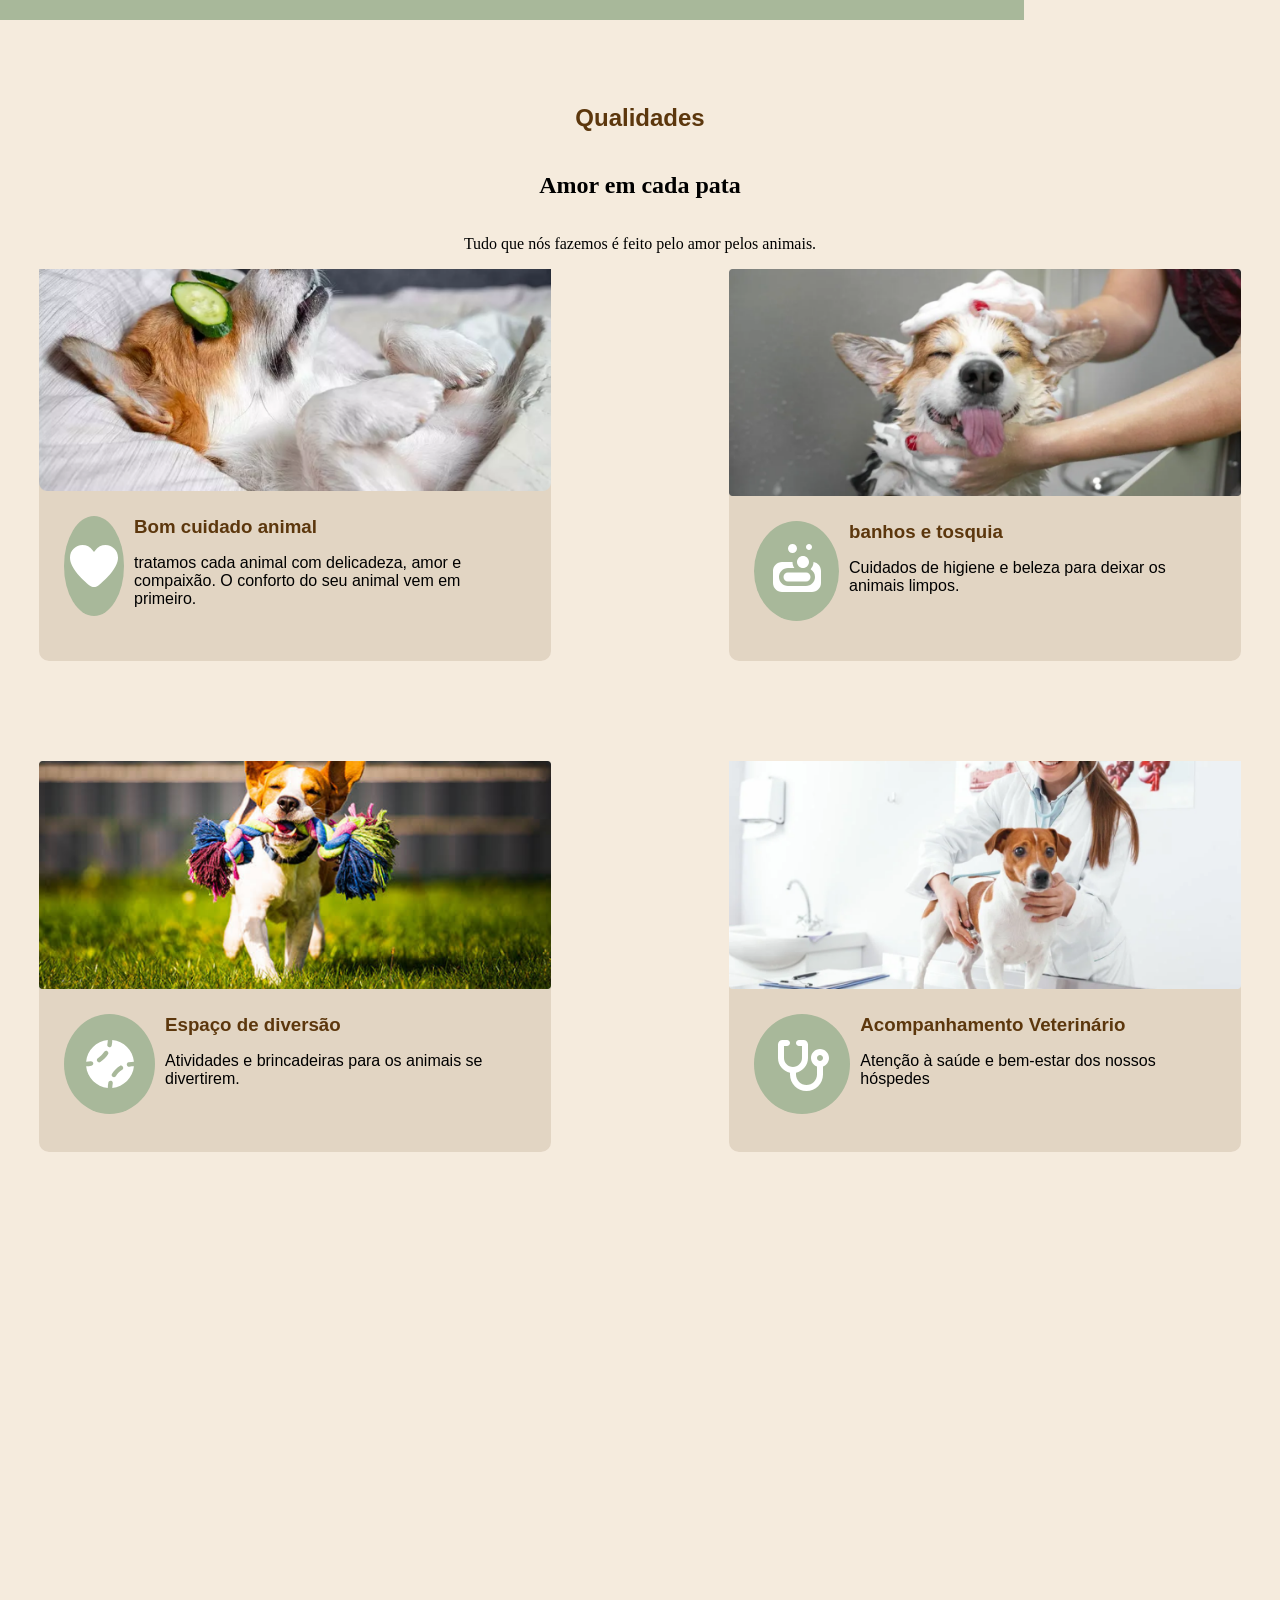
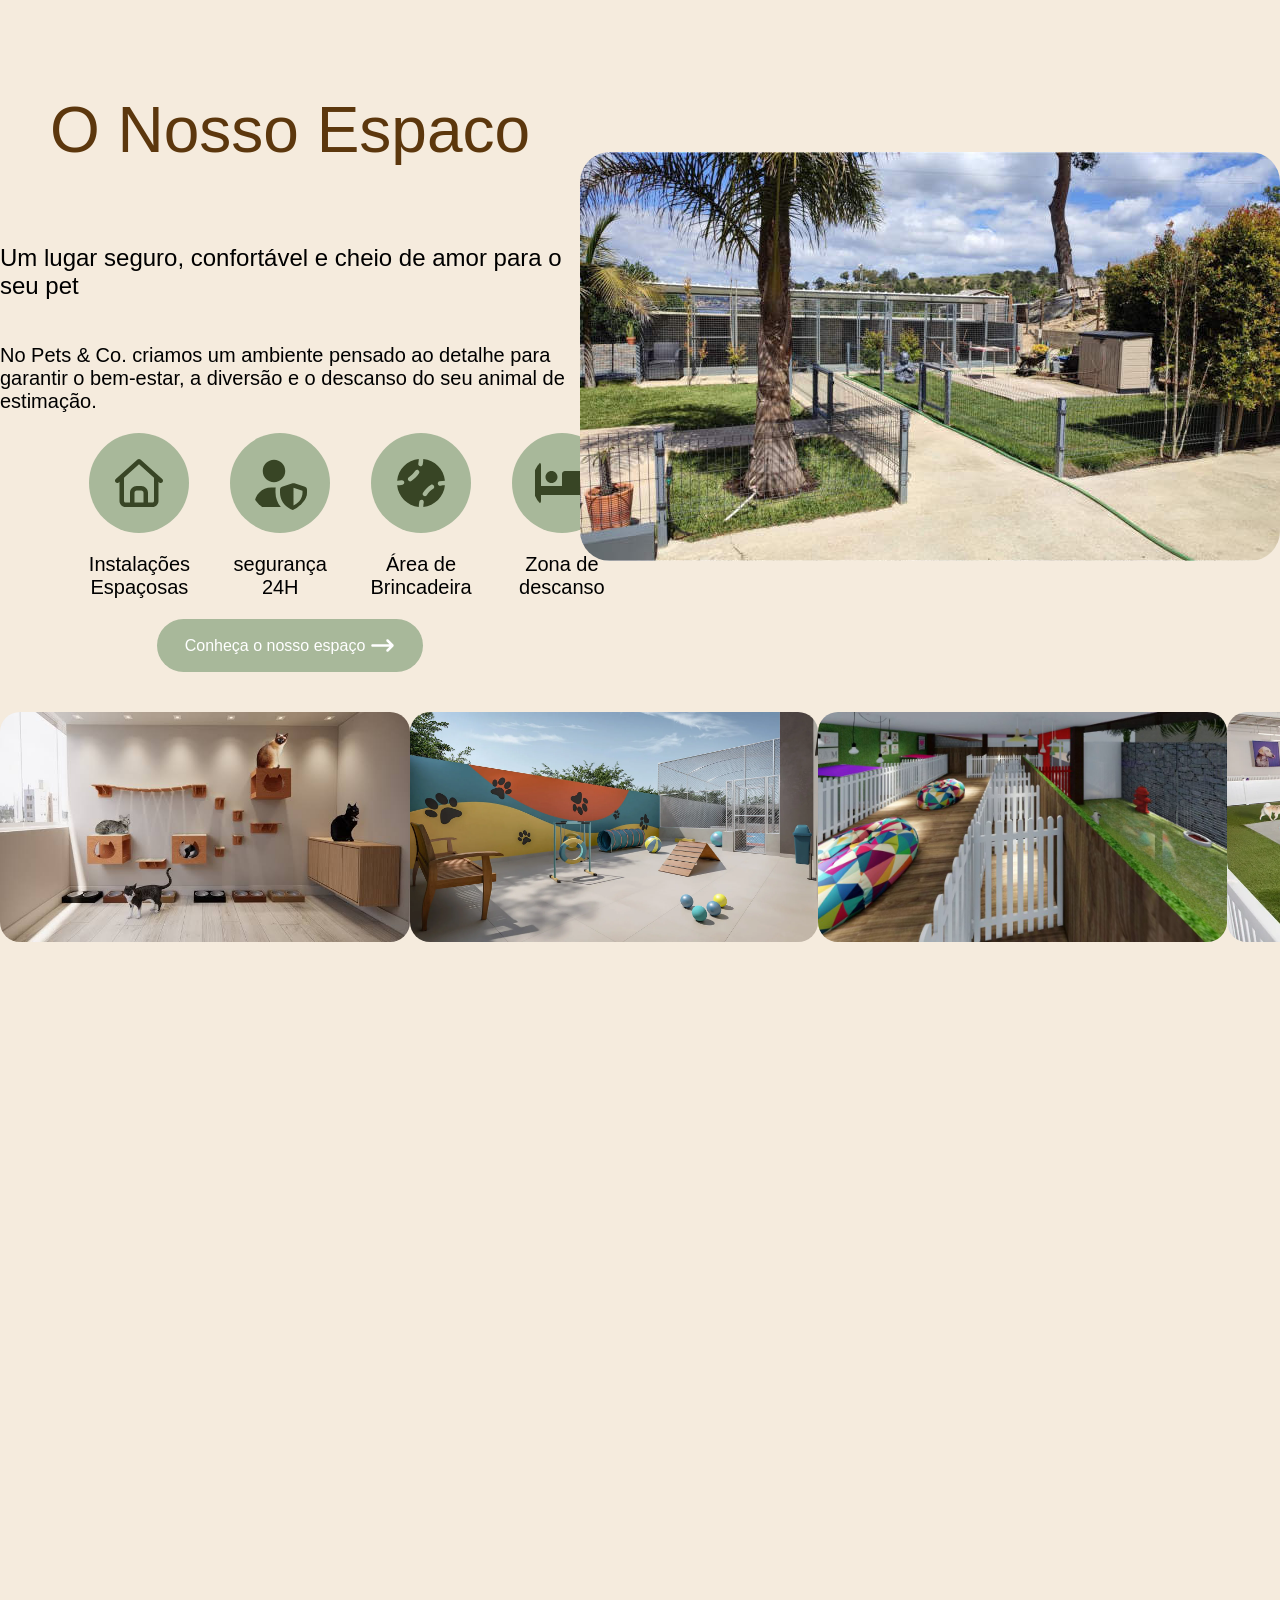
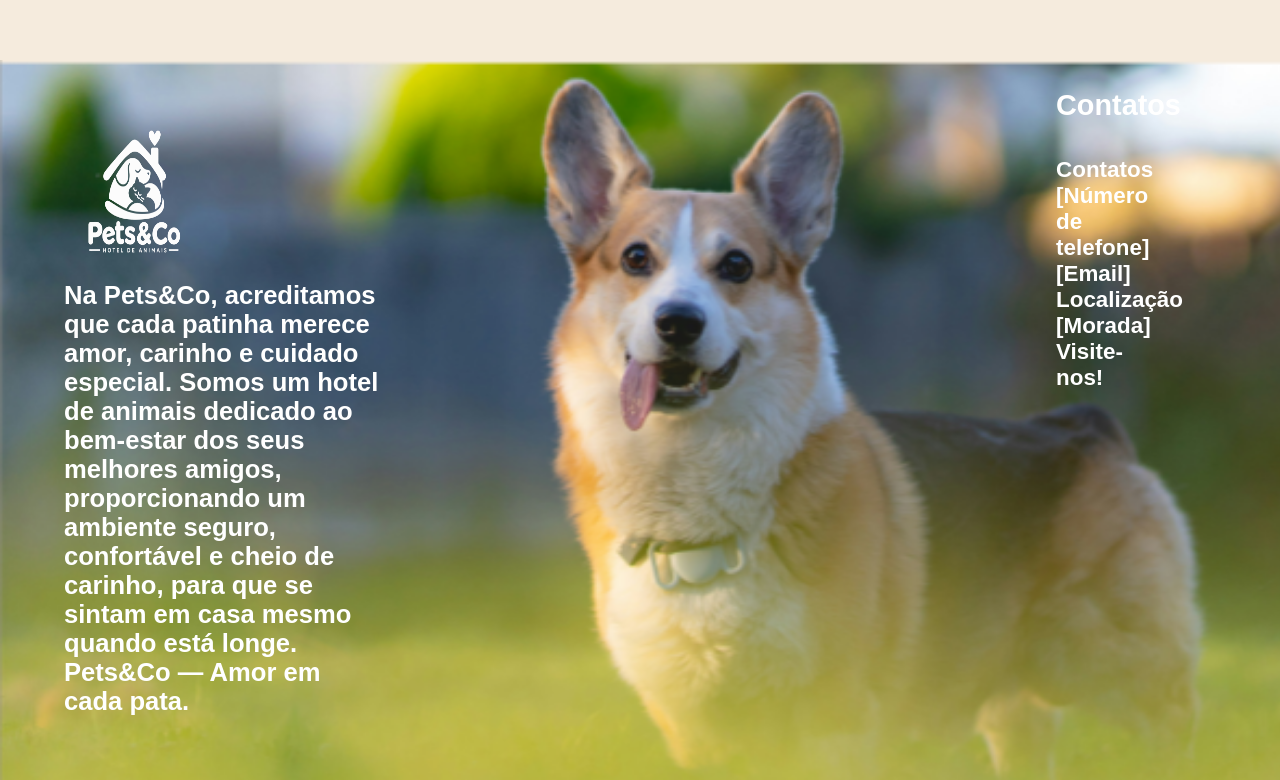
==== commit 211c58c4: "termino do espaco" ====
--- a/html/index.html
+++ b/html/index.html
@@ -137,30 +137,39 @@
 
     </section>
     <section id="espaco">
-        <div>
-            <h1>O Nosso Espaco</h1>
-            <h3>Um lugar seguro, confortável e cheio de amor para o seu pet</h3>
-            <p>No Pets & Co. criamos um ambiente pensado ao detalhe para garantir o bem-estar, a diversão e o descanso
-                do seu animal de estimação.</p>
-                <div id = "espaco-circulos">
-                    <div class = "espaco-circulo" >
-                        <div class = "circulo" ><img src="../assets/imgs/house-regular-dark-green-full.svg" alt=""></div>
-                        <p>Instalações<br>Espaçosas</p>
+        <div id="espaco-cima">
+            <div id="espaco-esquerda">
+                <h1>O Nosso Espaco</h1>
+                <h3>Um lugar seguro, confortável e cheio de amor para o seu pet</h3>
+                <p>No Pets & Co. criamos um ambiente pensado ao detalhe para garantir o bem-estar, a diversão e o descanso
+                    do seu animal de estimação.</p>
+                    <div id="espaco-circulos">
+                        <div class="espaco-circulo" >
+                            <div class="circulo" ><img src="../assets/imgs/house-regular-dark-green-full.svg" alt=""></div>
+                            <p>Instalações<br>Espaçosas</p>
+                        </div>
+                        <div class="espaco-circulo" >
+                            <div class = "circulo" ><img src="../assets/imgs/user-shield-solid-dark-green-full.svg" alt=""></div>
+                            <p>segurança<br>24H</p>
+                        </div>
+                        <div class="espaco-circulo" >
+                            <div class="circulo" ><img src="../assets/imgs/baseball-solid-dark-green-full.svg" alt=""></div>
+                            <p>Área de<br>Brincadeira</p>
+                        </div>
+                        <div class="espaco-circulo" >
+                            <div class="circulo" ><img src="../assets/imgs/bed-solid-dark-green-full.svg" alt=""></div>
+                            <p>Zona de<br>descanso</p>
+                        </div>
                     </div>
-                    <div class = "espaco-circulo" >
-                        <div class = "circulo" ><img src="../assets/imgs/user-shield-solid-dark-green-full.svg" alt=""></div>
-                        <p>segurança<br>24H</p>
-                    </div>
-                    <div class = "espaco-circulo" >
-                        <div class = "circulo" ><img src="../assets/imgs/baseball-solid-dark-green-full.svg" alt=""></div>
-                        <p>Área de<br>Brincadeira</p>
-                    </div>
-                    <div class = "espaco-circulo" >
-                        <div class = "circulo" ><img src="../assets/imgs/bed-solid-dark-green-full.svg" alt=""></div>
-                        <p>Zona de<br>descanso</p>
-                    </div>
-                </div>
-                <div id = "espaco-conhecer-espaco">Conheça o nosso espaço</div>
+                    <div id="espaco-conhecer-espaco">Conheça o nosso espaço <img src="../assets/imgs/arrow-right-long-solid-white-full.svg" alt=""></div>
+            </div>
+            <img src="../assets/imgs/hotel-para-caes.jpg" alt="">
+        </div>
+        <div id="espaco-baixo">
+                <img src="../assets/imgs/gatos.jpg" alt="">
+                <img src="../assets/imgs/espaço-cão.png" alt="">
+                <img src="../assets/imgs/espaço-descanco.jpg" alt="">
+                <img src="../assets/imgs/picina-animal.png" alt="">
         </div>
 
     </section>
--- a/css/style.css
+++ b/css/style.css
@@ -237,12 +237,57 @@
 #espaco {
     background-color: #F5EBDD;
     height: 180vh;
-}
-
+    display: flex;
+    flex-direction: column;
+    gap: 40px;
+}
+
+#espaco h1{
+    font-size: 64px;
+    font-family: "Momo Trust Display", sans-serif;
+    font-weight: 400;
+    font-style: normal;
+    color: #5C370D;
+}
+
+#espaco h3 {
+    font-size: 24px;
+    font-family: "Momo Trust Display", sans-serif;
+    font-weight: 400;
+    font-style: normal;
+}
+
+#espaco p {
+    font-size: 20px;
+    font-family: "Momo Trust Display", sans-serif;
+    font-weight: 400;
+    font-style: normal;;
+}
+
+#espaco-cima {
+    display: flex;
+    justify-content: space-around;
+    align-items: center;
+    flex-direction: row;
+}
+
+#espaco-cima img{
+    border-radius: 30px;
+}
+
+#espaco-esquerda {
+    width: fit-content;
+    display: flex;
+    align-items: center;
+    flex-direction: column;
+    max-width: 950px;
+}
 
 #espaco-circulos {
     display: flex;
-    flex-direction: row;
+    justify-content: space-between;
+    flex-direction: row;
+    gap:10%
 }
 
 .espaco-circulo {
@@ -257,10 +302,36 @@
     background-color: #A8B89A;
     border: #A8B89A;
     border-radius: 999px;
-    width: 10%;
+    width: fit-content;
     height: 60%;
     padding: 14px 28px;
-}
+    display: flex;
+    flex-direction: row;
+    justify-content: space-between;
+    align-items: center;
+    gap: 5px;
+    font-size: 16px;
+    font-family: "Momo Trust Display", sans-serif;
+    font-weight: 400;
+    font-style: normal;
+}
+
+#espaco-conhecer-espaco img{
+    height: 25px;
+    width: 25px;
+}
+
+#espaco-baixo {
+    display: flex;
+    flex-direction: row;
+    justify-content: space-around;
+}
+
+#espaco-baixo img {
+    max-height: 230px;
+    border-radius: 20px;
+}
+
 
 .inverter {
     transform: scaleX(-1);
